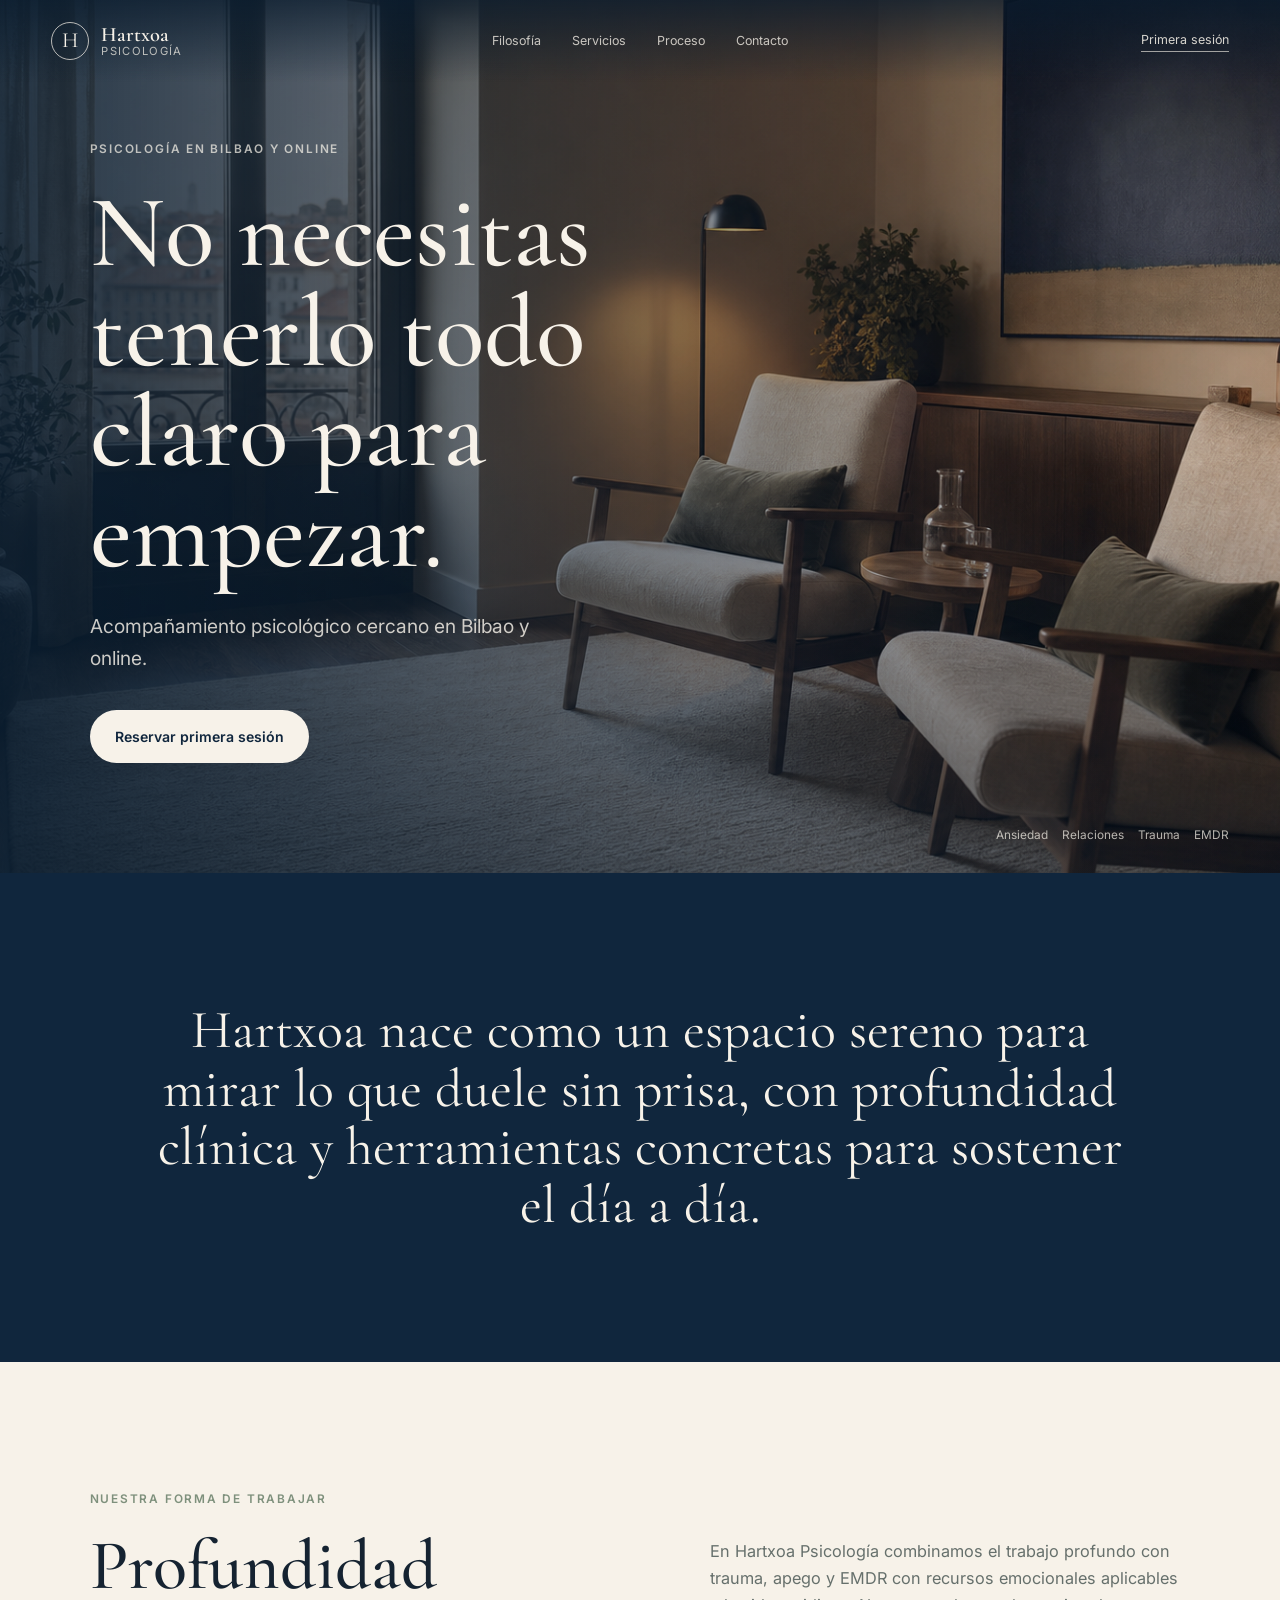
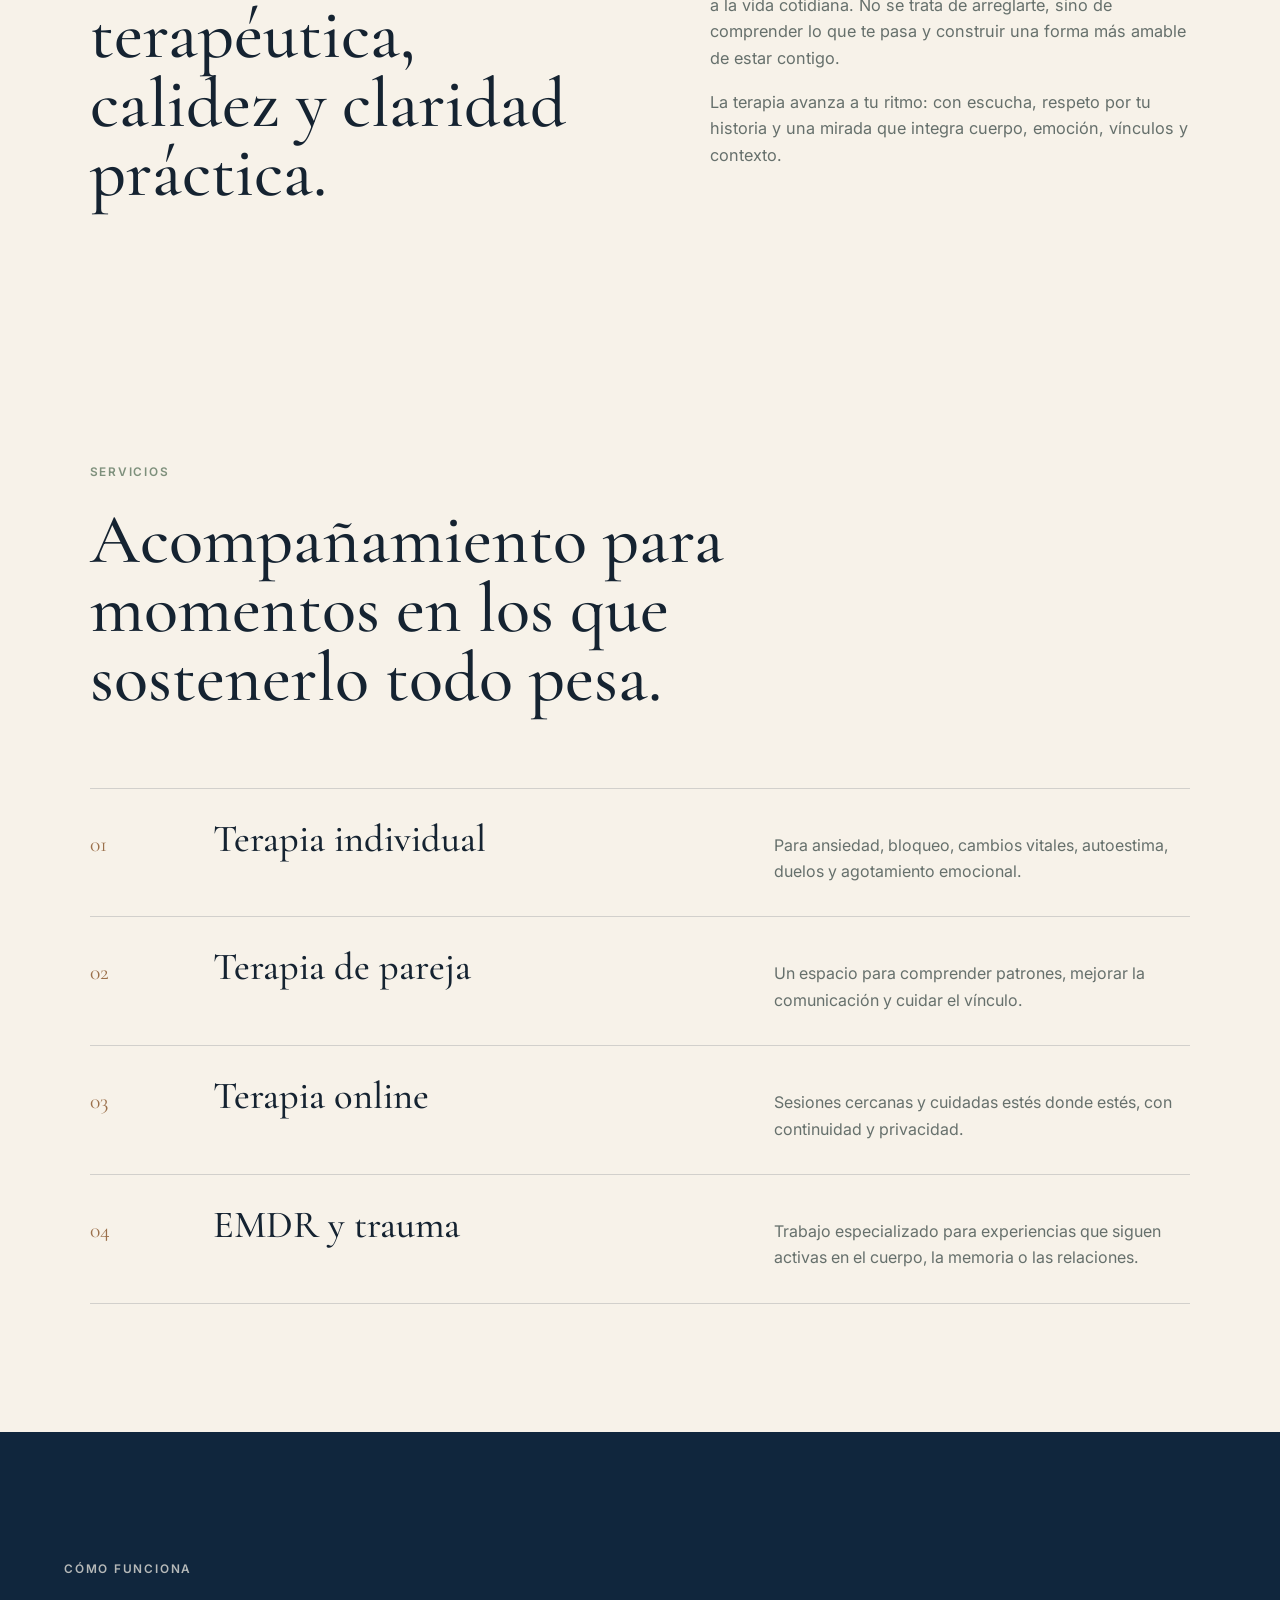
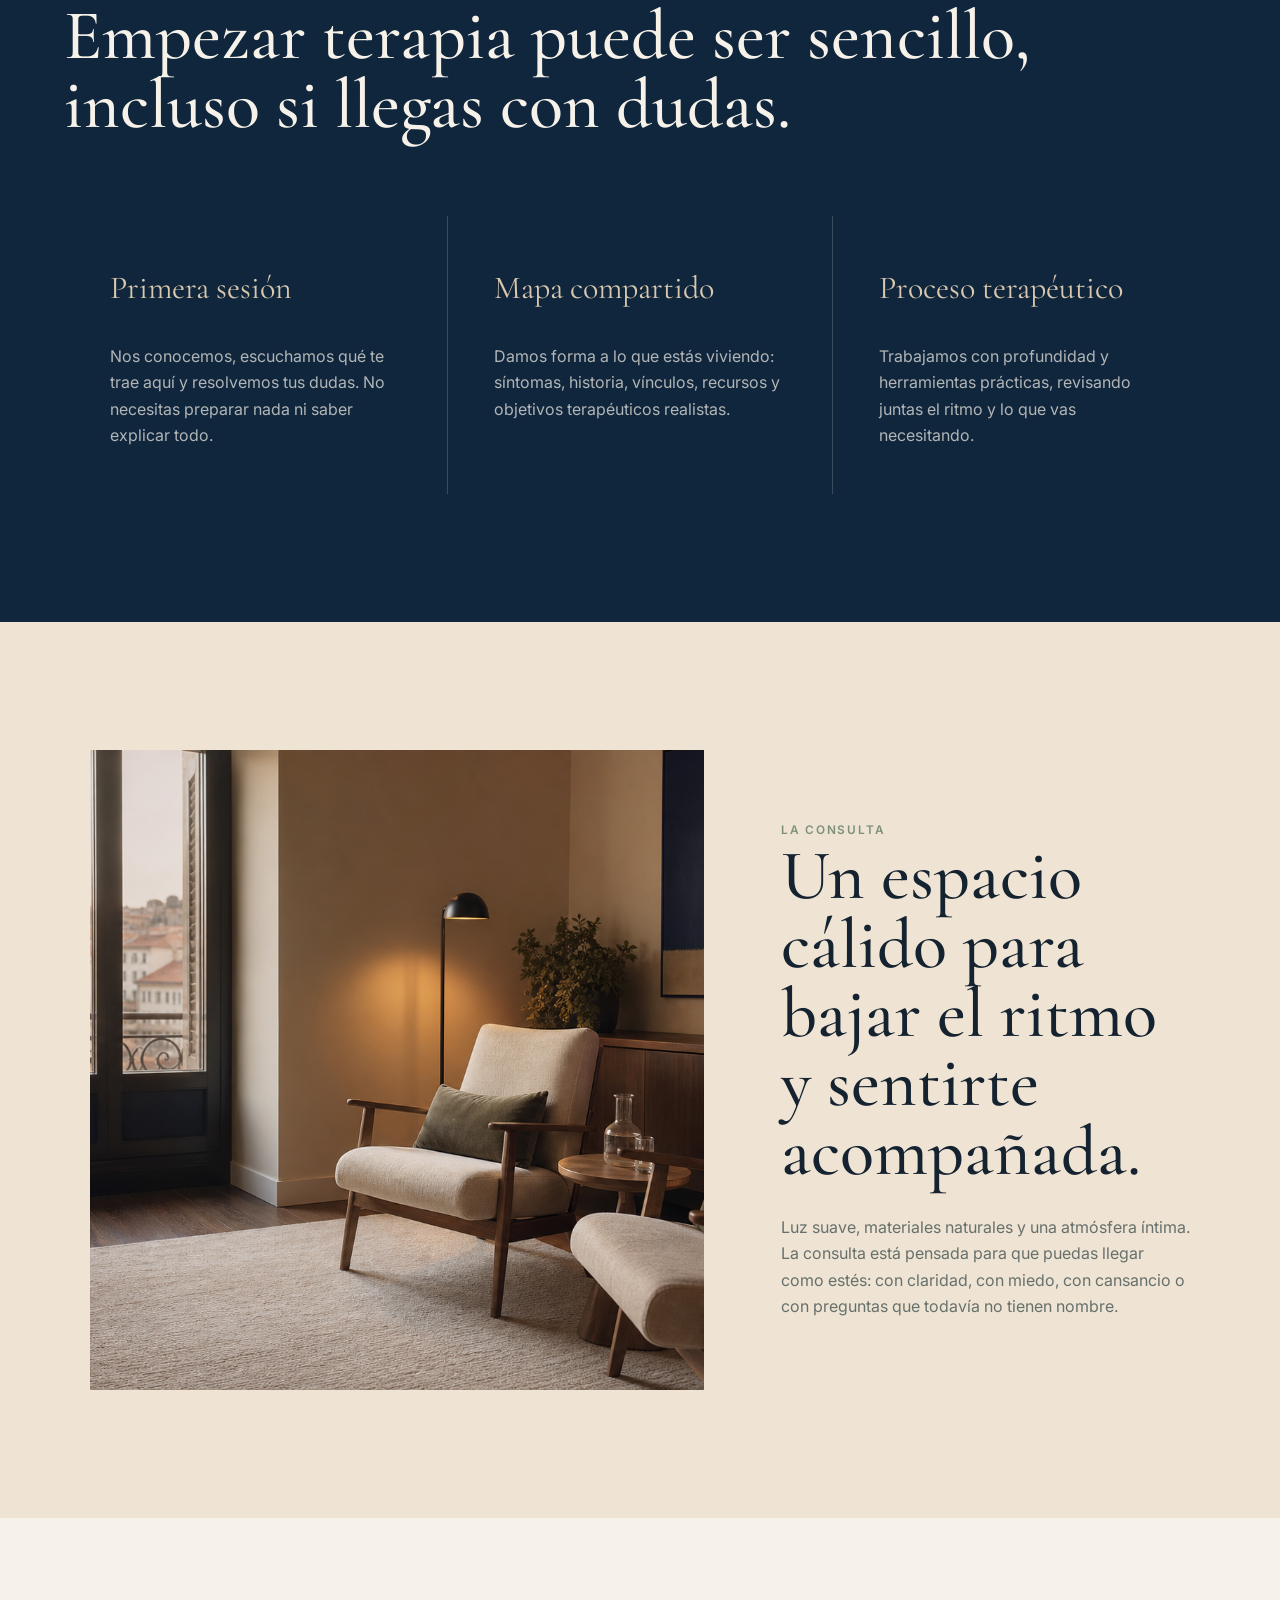
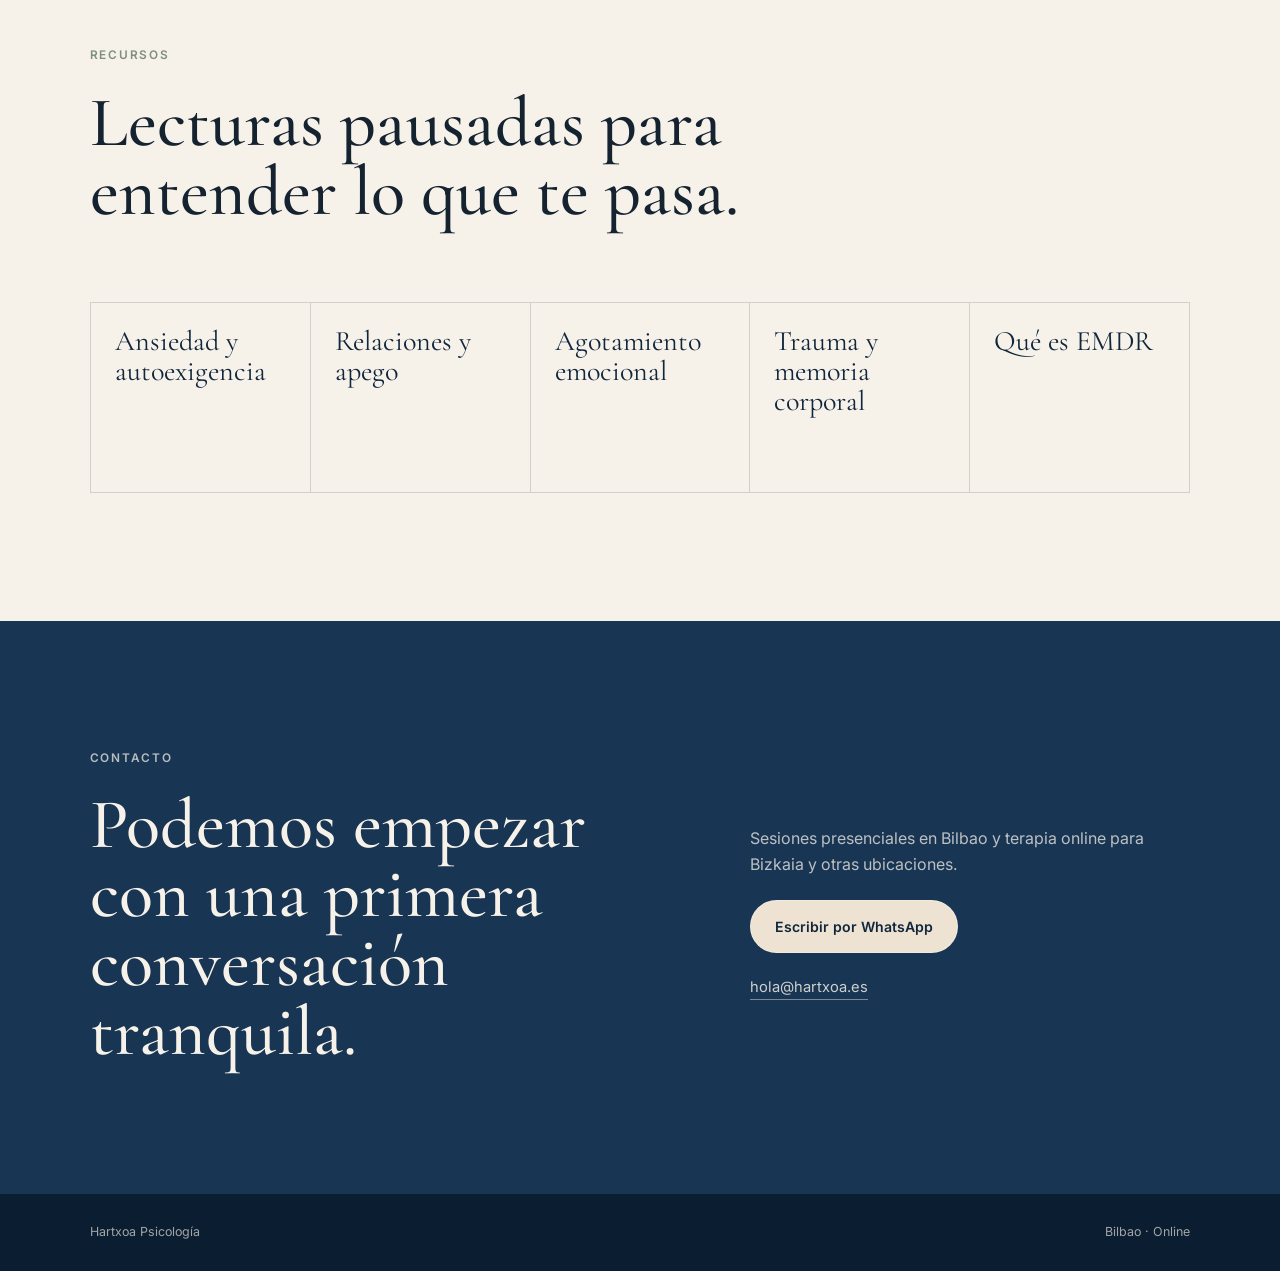
==== index.html @ 8b7cc1b0 "Initial GitHub Pages site" ====
<!DOCTYPE html>
<html lang="es">
  <head>
    <meta charset="UTF-8" />
    <meta name="viewport" content="width=device-width, initial-scale=1.0" />
    <meta
      name="description"
      content="Hartxoa Psicología: acompañamiento psicológico cercano en Bilbao y online para ansiedad, trauma, relaciones y agotamiento emocional."
    />
    <title>Hartxoa Psicología | Bilbao</title>
    <link rel="preconnect" href="https://fonts.googleapis.com" />
    <link rel="preconnect" href="https://fonts.gstatic.com" crossorigin />
    <link
      href="https://fonts.googleapis.com/css2?family=Cormorant+Garamond:wght@500;600&family=Inter:wght@400;500;600&display=swap"
      rel="stylesheet"
    />
    <link rel="stylesheet" href="styles.css" />
  </head>
  <body>
    <header class="site-header" aria-label="Navegación principal">
      <a class="brand" href="#inicio" aria-label="Hartxoa Psicología">
        <span class="brand-mark">H</span>
        <span>
          <strong>Hartxoa</strong>
          <small>Psicología</small>
        </span>
      </a>
      <nav>
        <a href="#filosofia">Filosofía</a>
        <a href="#servicios">Servicios</a>
        <a href="#proceso">Proceso</a>
        <a href="#contacto">Contacto</a>
      </nav>
      <a class="header-action" href="#contacto">Primera sesión</a>
    </header>

    <main>
      <section class="hero" id="inicio">
        <img
          class="hero-image"
          src="assets/hartxoa-consultation-room.png"
          alt="Consulta cálida de psicología con sillones, madera y luz natural"
        />
        <div class="hero-overlay"></div>
        <div class="hero-content">
          <p class="eyebrow">Psicología en Bilbao y online</p>
          <h1>No necesitas tenerlo todo claro para empezar.</h1>
          <p class="hero-copy">
            Acompañamiento psicológico cercano en Bilbao y online.
          </p>
          <a class="primary-button" href="#contacto">Reservar primera sesión</a>
        </div>
        <div class="hero-note">
          <span>Ansiedad</span>
          <span>Relaciones</span>
          <span>Trauma</span>
          <span>EMDR</span>
        </div>
      </section>

      <section class="intro" aria-label="Introducción">
        <p>
          Hartxoa nace como un espacio sereno para mirar lo que duele sin prisa,
          con profundidad clínica y herramientas concretas para sostener el día
          a día.
        </p>
      </section>

      <section class="split-section" id="filosofia">
        <div>
          <p class="eyebrow dark">Nuestra forma de trabajar</p>
          <h2>Profundidad terapéutica, calidez y claridad práctica.</h2>
        </div>
        <div class="section-copy">
          <p>
            En Hartxoa Psicología combinamos el trabajo profundo con trauma,
            apego y EMDR con recursos emocionales aplicables a la vida
            cotidiana. No se trata de arreglarte, sino de comprender lo que te
            pasa y construir una forma más amable de estar contigo.
          </p>
          <p>
            La terapia avanza a tu ritmo: con escucha, respeto por tu historia
            y una mirada que integra cuerpo, emoción, vínculos y contexto.
          </p>
        </div>
      </section>

      <section class="services" id="servicios">
        <div class="section-heading">
          <p class="eyebrow dark">Servicios</p>
          <h2>Acompañamiento para momentos en los que sostenerlo todo pesa.</h2>
        </div>
        <div class="service-list">
          <article>
            <span>01</span>
            <h3>Terapia individual</h3>
            <p>
              Para ansiedad, bloqueo, cambios vitales, autoestima, duelos y
              agotamiento emocional.
            </p>
          </article>
          <article>
            <span>02</span>
            <h3>Terapia de pareja</h3>
            <p>
              Un espacio para comprender patrones, mejorar la comunicación y
              cuidar el vínculo.
            </p>
          </article>
          <article>
            <span>03</span>
            <h3>Terapia online</h3>
            <p>
              Sesiones cercanas y cuidadas estés donde estés, con continuidad y
              privacidad.
            </p>
          </article>
          <article>
            <span>04</span>
            <h3>EMDR y trauma</h3>
            <p>
              Trabajo especializado para experiencias que siguen activas en el
              cuerpo, la memoria o las relaciones.
            </p>
          </article>
        </div>
      </section>

      <section class="process" id="proceso">
        <div class="process-inner">
          <p class="eyebrow">Cómo funciona</p>
          <h2>Empezar terapia puede ser sencillo, incluso si llegas con dudas.</h2>
          <div class="steps">
            <article>
              <span>Primera sesión</span>
              <p>
                Nos conocemos, escuchamos qué te trae aquí y resolvemos tus
                dudas. No necesitas preparar nada ni saber explicar todo.
              </p>
            </article>
            <article>
              <span>Mapa compartido</span>
              <p>
                Damos forma a lo que estás viviendo: síntomas, historia,
                vínculos, recursos y objetivos terapéuticos realistas.
              </p>
            </article>
            <article>
              <span>Proceso terapéutico</span>
              <p>
                Trabajamos con profundidad y herramientas prácticas, revisando
                juntas el ritmo y lo que vas necesitando.
              </p>
            </article>
          </div>
        </div>
      </section>

      <section class="space-section">
        <div class="space-image">
          <img
            src="assets/hartxoa-consultation-room.png"
            alt="Espacio de consulta de Hartxoa Psicología con luz cálida"
          />
        </div>
        <div class="space-copy">
          <p class="eyebrow dark">La consulta</p>
          <h2>Un espacio cálido para bajar el ritmo y sentirte acompañada.</h2>
          <p>
            Luz suave, materiales naturales y una atmósfera íntima. La consulta
            está pensada para que puedas llegar como estés: con claridad, con
            miedo, con cansancio o con preguntas que todavía no tienen nombre.
          </p>
        </div>
      </section>

      <section class="resources">
        <div class="section-heading">
          <p class="eyebrow dark">Recursos</p>
          <h2>Lecturas pausadas para entender lo que te pasa.</h2>
        </div>
        <div class="resource-list">
          <a href="#contacto">Ansiedad y autoexigencia</a>
          <a href="#contacto">Relaciones y apego</a>
          <a href="#contacto">Agotamiento emocional</a>
          <a href="#contacto">Trauma y memoria corporal</a>
          <a href="#contacto">Qué es EMDR</a>
        </div>
      </section>

      <section class="contact" id="contacto">
        <div>
          <p class="eyebrow">Contacto</p>
          <h2>Podemos empezar con una primera conversación tranquila.</h2>
        </div>
        <div class="contact-panel">
          <p>
            Sesiones presenciales en Bilbao y terapia online para Bizkaia y
            otras ubicaciones.
          </p>
          <a class="primary-button light" href="https://wa.me/34000000000">
            Escribir por WhatsApp
          </a>
          <a class="text-link" href="mailto:hola@hartxoa.es">hola@hartxoa.es</a>
        </div>
      </section>
    </main>

    <footer>
      <span>Hartxoa Psicología</span>
      <span>Bilbao · Online</span>
    </footer>
  </body>
</html>
---- styles.css ----
:root {
  --navy: #10263d;
  --navy-2: #183553;
  --ivory: #f7f2e9;
  --beige: #d9c8ae;
  --beige-soft: #eee3d2;
  --sage: #7e907c;
  --wood: #9b704b;
  --ink: #152331;
  --muted: #66706c;
  --line: rgba(21, 35, 49, 0.16);
  --serif: "Cormorant Garamond", Georgia, serif;
  --sans: "Inter", Arial, sans-serif;
}

* {
  box-sizing: border-box;
}

html {
  scroll-behavior: smooth;
}

body {
  margin: 0;
  background: var(--ivory);
  color: var(--ink);
  font-family: var(--sans);
  line-height: 1.65;
}

a {
  color: inherit;
  text-decoration: none;
}

img {
  display: block;
  max-width: 100%;
}

.site-header {
  position: fixed;
  top: 0;
  left: 0;
  z-index: 20;
  display: grid;
  grid-template-columns: 1fr auto 1fr;
  align-items: center;
  width: 100%;
  padding: 22px clamp(20px, 4vw, 58px);
  color: var(--ivory);
  background: linear-gradient(to bottom, rgba(9, 27, 45, 0.72), transparent);
}

.brand {
  display: inline-flex;
  align-items: center;
  gap: 12px;
  width: fit-content;
}

.brand-mark {
  display: grid;
  place-items: center;
  width: 38px;
  height: 38px;
  border: 1px solid rgba(247, 242, 233, 0.72);
  border-radius: 50%;
  font-family: var(--serif);
  font-size: 1.35rem;
}

.brand strong,
.brand small {
  display: block;
  line-height: 1.05;
}

.brand strong {
  font-family: var(--serif);
  font-size: 1.28rem;
  font-weight: 600;
}

.brand small {
  color: rgba(247, 242, 233, 0.72);
  font-size: 0.7rem;
  letter-spacing: 0.12em;
  text-transform: uppercase;
}

nav {
  display: flex;
  align-items: center;
  gap: clamp(18px, 2.4vw, 34px);
  color: rgba(247, 242, 233, 0.78);
  font-size: 0.78rem;
}

nav a,
.header-action {
  transition: color 180ms ease, border-color 180ms ease, background 180ms ease;
}

nav a:hover {
  color: var(--ivory);
}

.header-action {
  justify-self: end;
  border-bottom: 1px solid rgba(247, 242, 233, 0.62);
  color: rgba(247, 242, 233, 0.86);
  font-size: 0.78rem;
}

.header-action:hover {
  color: var(--ivory);
  border-color: var(--ivory);
}

.hero {
  position: relative;
  min-height: 96vh;
  overflow: hidden;
  background: var(--navy);
  color: var(--ivory);
}

.hero-image,
.hero-overlay {
  position: absolute;
  inset: 0;
}

.hero-image {
  width: 100%;
  height: 100%;
  object-fit: cover;
}

.hero-overlay {
  background:
    linear-gradient(90deg, rgba(8, 28, 47, 0.88), rgba(8, 28, 47, 0.48) 46%, rgba(8, 28, 47, 0.04)),
    linear-gradient(0deg, rgba(8, 28, 47, 0.36), transparent 48%);
}

.hero-content {
  position: relative;
  z-index: 2;
  display: flex;
  flex-direction: column;
  justify-content: center;
  max-width: 760px;
  min-height: 96vh;
  padding: 140px clamp(24px, 7vw, 108px) 110px;
}

.eyebrow {
  margin: 0 0 22px;
  color: rgba(247, 242, 233, 0.72);
  font-size: 0.74rem;
  font-weight: 600;
  letter-spacing: 0.15em;
  text-transform: uppercase;
}

.eyebrow.dark {
  color: var(--sage);
}

h1,
h2,
h3 {
  margin: 0;
  font-family: var(--serif);
  font-weight: 500;
  line-height: 0.98;
}

h1 {
  max-width: 700px;
  font-size: clamp(4rem, 8vw, 8.9rem);
}

h2 {
  font-size: clamp(2.8rem, 5.5vw, 5.9rem);
}

h3 {
  font-size: clamp(1.85rem, 3vw, 2.7rem);
}

.hero-copy {
  max-width: 490px;
  margin: 28px 0 36px;
  color: rgba(247, 242, 233, 0.82);
  font-size: clamp(1.08rem, 1.5vw, 1.35rem);
}

.primary-button {
  display: inline-flex;
  align-items: center;
  justify-content: center;
  width: fit-content;
  min-height: 50px;
  padding: 14px 24px;
  border: 1px solid rgba(247, 242, 233, 0.38);
  border-radius: 999px;
  background: var(--ivory);
  color: var(--navy);
  font-size: 0.88rem;
  font-weight: 600;
  transition: transform 180ms ease, background 180ms ease;
}

.primary-button:hover {
  transform: translateY(-2px);
  background: #fffaf1;
}

.primary-button.light {
  border-color: rgba(247, 242, 233, 0.45);
  background: var(--beige-soft);
}

.hero-note {
  position: absolute;
  right: clamp(22px, 4vw, 58px);
  bottom: 28px;
  z-index: 3;
  display: flex;
  gap: 14px;
  color: rgba(247, 242, 233, 0.72);
  font-size: 0.74rem;
}

.intro {
  padding: clamp(70px, 10vw, 130px) clamp(24px, 9vw, 140px);
  background: var(--navy);
  color: var(--ivory);
}

.intro p {
  max-width: 980px;
  margin: 0 auto;
  font-family: var(--serif);
  font-size: clamp(2.15rem, 4.2vw, 4.65rem);
  line-height: 1.08;
  text-align: center;
}

.split-section,
.services,
.resources,
.space-section,
.contact {
  padding: clamp(76px, 10vw, 150px) clamp(24px, 7vw, 108px);
}

.split-section {
  display: grid;
  grid-template-columns: minmax(0, 1.05fr) minmax(320px, 0.95fr);
  gap: clamp(42px, 7vw, 108px);
  align-items: start;
}

.section-copy {
  max-width: 600px;
  color: var(--muted);
  font-size: 1.02rem;
}

.section-copy p:first-child {
  margin-top: 48px;
}

.section-heading {
  max-width: 850px;
  margin-bottom: clamp(40px, 6vw, 76px);
}

.service-list {
  border-top: 1px solid var(--line);
}

.service-list article {
  display: grid;
  grid-template-columns: 72px minmax(190px, 0.55fr) minmax(240px, 0.45fr);
  gap: clamp(20px, 4vw, 54px);
  align-items: baseline;
  padding: 32px 0;
  border-bottom: 1px solid var(--line);
}

.service-list span {
  color: var(--wood);
  font-family: var(--serif);
  font-size: 1.35rem;
}

.service-list p,
.steps p,
.space-copy p,
.contact-panel p {
  margin: 0;
  color: var(--muted);
}

.process {
  padding: clamp(78px, 10vw, 142px) clamp(20px, 5vw, 70px);
  background: var(--navy);
  color: var(--ivory);
}

.process-inner {
  max-width: 1180px;
  margin: 0 auto;
}

.process h2 {
  max-width: 980px;
}

.steps {
  display: grid;
  grid-template-columns: repeat(3, 1fr);
  gap: 1px;
  margin-top: clamp(46px, 6vw, 80px);
  background: rgba(247, 242, 233, 0.18);
}

.steps article {
  min-height: 260px;
  padding: clamp(28px, 4vw, 46px);
  background: var(--navy);
}

.steps span {
  display: block;
  margin-bottom: 28px;
  color: var(--beige);
  font-family: var(--serif);
  font-size: 2rem;
}

.steps p {
  color: rgba(247, 242, 233, 0.7);
}

.space-section {
  display: grid;
  grid-template-columns: minmax(0, 1.2fr) minmax(320px, 0.8fr);
  gap: clamp(38px, 6vw, 86px);
  align-items: center;
  background: #efe4d3;
}

.space-image {
  min-height: 640px;
  overflow: hidden;
}

.space-image img {
  width: 100%;
  height: 100%;
  min-height: 640px;
  object-fit: cover;
}

.space-copy {
  max-width: 560px;
}

.space-copy p:last-child {
  margin-top: 28px;
}

.resource-list {
  display: grid;
  grid-template-columns: repeat(5, 1fr);
  border-top: 1px solid var(--line);
  border-left: 1px solid var(--line);
}

.resource-list a {
  min-height: 190px;
  padding: 24px;
  border-right: 1px solid var(--line);
  border-bottom: 1px solid var(--line);
  color: var(--navy);
  font-family: var(--serif);
  font-size: clamp(1.45rem, 2.2vw, 2.15rem);
  line-height: 1.06;
  transition: background 180ms ease, color 180ms ease;
}

.resource-list a:hover {
  background: var(--sage);
  color: var(--ivory);
}

.contact {
  display: grid;
  grid-template-columns: minmax(0, 1fr) minmax(320px, 440px);
  gap: clamp(40px, 7vw, 110px);
  align-items: center;
  background: var(--navy-2);
  color: var(--ivory);
}

.contact h2 {
  max-width: 760px;
}

.contact-panel {
  display: flex;
  flex-direction: column;
  align-items: flex-start;
  gap: 22px;
  padding-top: 10px;
}

.contact-panel p {
  color: rgba(247, 242, 233, 0.74);
}

.text-link {
  border-bottom: 1px solid rgba(247, 242, 233, 0.44);
  color: rgba(247, 242, 233, 0.82);
  font-size: 0.92rem;
}

footer {
  display: flex;
  justify-content: space-between;
  gap: 20px;
  padding: 28px clamp(24px, 7vw, 108px);
  background: #0b1d30;
  color: rgba(247, 242, 233, 0.64);
  font-size: 0.78rem;
}

@media (max-width: 900px) {
  .site-header {
    grid-template-columns: 1fr auto;
  }

  nav {
    display: none;
  }

  .header-action {
    font-size: 0.76rem;
  }

  .hero {
    min-height: 92vh;
  }

  .hero-content {
    min-height: 92vh;
    padding-top: 112px;
  }

  .hero-overlay {
    background:
      linear-gradient(90deg, rgba(8, 28, 47, 0.9), rgba(8, 28, 47, 0.36)),
      linear-gradient(0deg, rgba(8, 28, 47, 0.42), transparent 48%);
  }

  .hero-note {
    left: 24px;
    right: 24px;
    flex-wrap: wrap;
  }

  .split-section,
  .space-section,
  .contact {
    grid-template-columns: 1fr;
  }

  .section-copy p:first-child {
    margin-top: 0;
  }

  .service-list article {
    grid-template-columns: 50px 1fr;
  }

  .service-list p {
    grid-column: 2;
  }

  .steps,
  .resource-list {
    grid-template-columns: 1fr;
  }

  .space-image,
  .space-image img {
    min-height: 460px;
  }
}

@media (max-width: 560px) {
  .site-header {
    padding: 16px 18px;
  }

  .brand-mark {
    width: 34px;
    height: 34px;
  }

  .brand strong {
    font-size: 1.08rem;
  }

  .brand small {
    font-size: 0.62rem;
  }

  .header-action {
    display: none;
  }

  h1 {
    font-size: 3.75rem;
  }

  h2 {
    font-size: 2.72rem;
  }

  .intro p {
    text-align: left;
  }

  .service-list article {
    grid-template-columns: 1fr;
    gap: 10px;
  }

  .service-list p {
    grid-column: auto;
  }

  .resource-list a {
    min-height: 126px;
  }

  footer {
    flex-direction: column;
  }
}
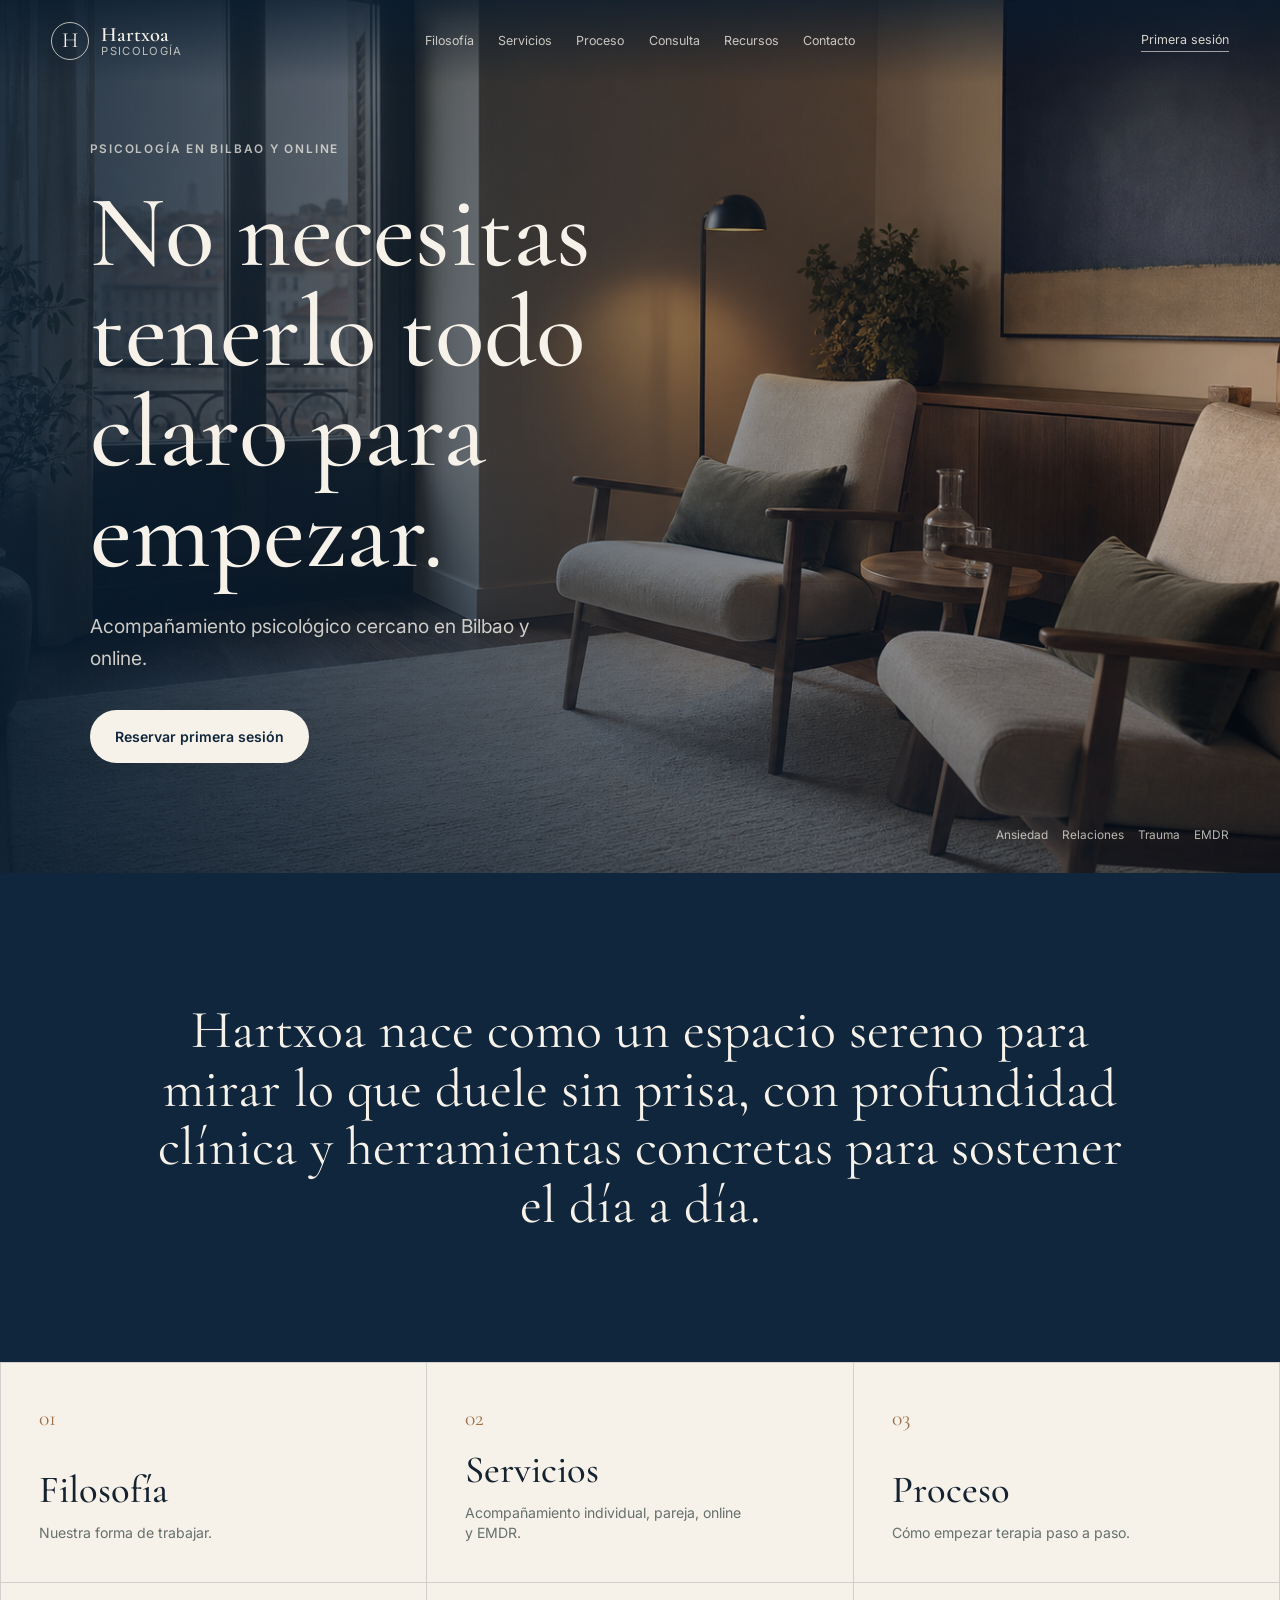
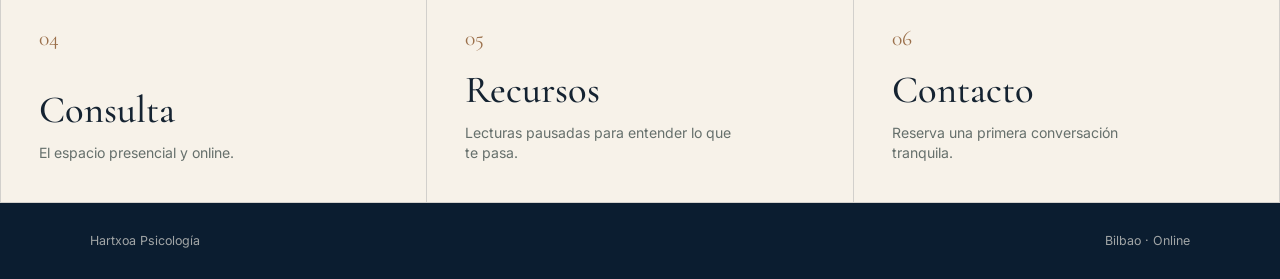
==== commit c91d7c10: "Split site sections into pages" ====
--- a/index.html
+++ b/index.html
@@ -18,7 +18,7 @@
   </head>
   <body>
     <header class="site-header" aria-label="Navegación principal">
-      <a class="brand" href="#inicio" aria-label="Hartxoa Psicología">
+      <a class="brand" href="index.html" aria-label="Hartxoa Psicología">
         <span class="brand-mark">H</span>
         <span>
           <strong>Hartxoa</strong>
@@ -26,12 +26,14 @@
         </span>
       </a>
       <nav>
-        <a href="#filosofia">Filosofía</a>
-        <a href="#servicios">Servicios</a>
-        <a href="#proceso">Proceso</a>
-        <a href="#contacto">Contacto</a>
+        <a href="filosofia.html">Filosofía</a>
+        <a href="servicios.html">Servicios</a>
+        <a href="proceso.html">Proceso</a>
+        <a href="consulta.html">Consulta</a>
+        <a href="recursos.html">Recursos</a>
+        <a href="contacto.html">Contacto</a>
       </nav>
-      <a class="header-action" href="#contacto">Primera sesión</a>
+      <a class="header-action" href="contacto.html">Primera sesión</a>
     </header>
 
     <main>
@@ -48,7 +50,7 @@
           <p class="hero-copy">
             Acompañamiento psicológico cercano en Bilbao y online.
           </p>
-          <a class="primary-button" href="#contacto">Reservar primera sesión</a>
+          <a class="primary-button" href="contacto.html">Reservar primera sesión</a>
         </div>
         <div class="hero-note">
           <span>Ansiedad</span>
@@ -66,143 +68,37 @@
         </p>
       </section>
 
-      <section class="split-section" id="filosofia">
-        <div>
-          <p class="eyebrow dark">Nuestra forma de trabajar</p>
-          <h2>Profundidad terapéutica, calidez y claridad práctica.</h2>
-        </div>
-        <div class="section-copy">
-          <p>
-            En Hartxoa Psicología combinamos el trabajo profundo con trauma,
-            apego y EMDR con recursos emocionales aplicables a la vida
-            cotidiana. No se trata de arreglarte, sino de comprender lo que te
-            pasa y construir una forma más amable de estar contigo.
-          </p>
-          <p>
-            La terapia avanza a tu ritmo: con escucha, respeto por tu historia
-            y una mirada que integra cuerpo, emoción, vínculos y contexto.
-          </p>
-        </div>
-      </section>
-
-      <section class="services" id="servicios">
-        <div class="section-heading">
-          <p class="eyebrow dark">Servicios</p>
-          <h2>Acompañamiento para momentos en los que sostenerlo todo pesa.</h2>
-        </div>
-        <div class="service-list">
-          <article>
-            <span>01</span>
-            <h3>Terapia individual</h3>
-            <p>
-              Para ansiedad, bloqueo, cambios vitales, autoestima, duelos y
-              agotamiento emocional.
-            </p>
-          </article>
-          <article>
-            <span>02</span>
-            <h3>Terapia de pareja</h3>
-            <p>
-              Un espacio para comprender patrones, mejorar la comunicación y
-              cuidar el vínculo.
-            </p>
-          </article>
-          <article>
-            <span>03</span>
-            <h3>Terapia online</h3>
-            <p>
-              Sesiones cercanas y cuidadas estés donde estés, con continuidad y
-              privacidad.
-            </p>
-          </article>
-          <article>
-            <span>04</span>
-            <h3>EMDR y trauma</h3>
-            <p>
-              Trabajo especializado para experiencias que siguen activas en el
-              cuerpo, la memoria o las relaciones.
-            </p>
-          </article>
-        </div>
-      </section>
-
-      <section class="process" id="proceso">
-        <div class="process-inner">
-          <p class="eyebrow">Cómo funciona</p>
-          <h2>Empezar terapia puede ser sencillo, incluso si llegas con dudas.</h2>
-          <div class="steps">
-            <article>
-              <span>Primera sesión</span>
-              <p>
-                Nos conocemos, escuchamos qué te trae aquí y resolvemos tus
-                dudas. No necesitas preparar nada ni saber explicar todo.
-              </p>
-            </article>
-            <article>
-              <span>Mapa compartido</span>
-              <p>
-                Damos forma a lo que estás viviendo: síntomas, historia,
-                vínculos, recursos y objetivos terapéuticos realistas.
-              </p>
-            </article>
-            <article>
-              <span>Proceso terapéutico</span>
-              <p>
-                Trabajamos con profundidad y herramientas prácticas, revisando
-                juntas el ritmo y lo que vas necesitando.
-              </p>
-            </article>
-          </div>
-        </div>
-      </section>
-
-      <section class="space-section">
-        <div class="space-image">
-          <img
-            src="assets/hartxoa-consultation-room.png"
-            alt="Espacio de consulta de Hartxoa Psicología con luz cálida"
-          />
-        </div>
-        <div class="space-copy">
-          <p class="eyebrow dark">La consulta</p>
-          <h2>Un espacio cálido para bajar el ritmo y sentirte acompañada.</h2>
-          <p>
-            Luz suave, materiales naturales y una atmósfera íntima. La consulta
-            está pensada para que puedas llegar como estés: con claridad, con
-            miedo, con cansancio o con preguntas que todavía no tienen nombre.
-          </p>
-        </div>
-      </section>
-
-      <section class="resources">
-        <div class="section-heading">
-          <p class="eyebrow dark">Recursos</p>
-          <h2>Lecturas pausadas para entender lo que te pasa.</h2>
-        </div>
-        <div class="resource-list">
-          <a href="#contacto">Ansiedad y autoexigencia</a>
-          <a href="#contacto">Relaciones y apego</a>
-          <a href="#contacto">Agotamiento emocional</a>
-          <a href="#contacto">Trauma y memoria corporal</a>
-          <a href="#contacto">Qué es EMDR</a>
-        </div>
-      </section>
-
-      <section class="contact" id="contacto">
-        <div>
-          <p class="eyebrow">Contacto</p>
-          <h2>Podemos empezar con una primera conversación tranquila.</h2>
-        </div>
-        <div class="contact-panel">
-          <p>
-            Sesiones presenciales en Bilbao y terapia online para Bizkaia y
-            otras ubicaciones.
-          </p>
-          <a class="primary-button light" href="https://wa.me/34000000000">
-            Escribir por WhatsApp
-          </a>
-          <a class="text-link" href="mailto:hola@hartxoa.es">hola@hartxoa.es</a>
-        </div>
+      <section class="page-links" aria-label="Secciones principales">
+        <a href="filosofia.html">
+          <span>01</span>
+          <strong>Filosofía</strong>
+          <small>Nuestra forma de trabajar.</small>
+        </a>
+        <a href="servicios.html">
+          <span>02</span>
+          <strong>Servicios</strong>
+          <small>Acompañamiento individual, pareja, online y EMDR.</small>
+        </a>
+        <a href="proceso.html">
+          <span>03</span>
+          <strong>Proceso</strong>
+          <small>Cómo empezar terapia paso a paso.</small>
+        </a>
+        <a href="consulta.html">
+          <span>04</span>
+          <strong>Consulta</strong>
+          <small>El espacio presencial y online.</small>
+        </a>
+        <a href="recursos.html">
+          <span>05</span>
+          <strong>Recursos</strong>
+          <small>Lecturas pausadas para entender lo que te pasa.</small>
+        </a>
+        <a href="contacto.html">
+          <span>06</span>
+          <strong>Contacto</strong>
+          <small>Reserva una primera conversación tranquila.</small>
+        </a>
       </section>
     </main>
 
--- a/styles.css
+++ b/styles.css
@@ -93,7 +93,7 @@
 nav {
   display: flex;
   align-items: center;
-  gap: clamp(18px, 2.4vw, 34px);
+  gap: clamp(14px, 1.9vw, 28px);
   color: rgba(247, 242, 233, 0.78);
   font-size: 0.78rem;
 }
@@ -104,6 +104,10 @@
 }
 
 nav a:hover {
+  color: var(--ivory);
+}
+
+nav a[aria-current="page"] {
   color: var(--ivory);
 }
 
@@ -117,6 +121,10 @@
 .header-action:hover {
   color: var(--ivory);
   border-color: var(--ivory);
+}
+
+.inner-header {
+  background: rgba(11, 29, 48, 0.94);
 }
 
 .hero {
@@ -250,6 +258,70 @@
   text-align: center;
 }
 
+.page-main {
+  padding-top: 82px;
+}
+
+.page-section h1,
+.process-page h1,
+.contact-page h1 {
+  max-width: 980px;
+  font-size: clamp(2.8rem, 5.5vw, 5.9rem);
+}
+
+.page-links {
+  display: grid;
+  grid-template-columns: repeat(3, 1fr);
+  border-top: 1px solid var(--line);
+  border-left: 1px solid var(--line);
+  background: var(--ivory);
+}
+
+.page-links a {
+  display: flex;
+  min-height: 220px;
+  flex-direction: column;
+  justify-content: space-between;
+  padding: clamp(24px, 3vw, 38px);
+  border-right: 1px solid var(--line);
+  border-bottom: 1px solid var(--line);
+  transition: background 180ms ease, color 180ms ease;
+}
+
+.page-links a:hover {
+  background: var(--sage);
+  color: var(--ivory);
+}
+
+.page-links span {
+  color: var(--wood);
+  font-family: var(--serif);
+  font-size: 1.35rem;
+}
+
+.page-links a:hover span,
+.page-links a:hover small {
+  color: rgba(247, 242, 233, 0.78);
+}
+
+.page-links strong {
+  display: block;
+  margin-top: auto;
+  font-family: var(--serif);
+  font-size: clamp(2rem, 3vw, 3.1rem);
+  font-weight: 500;
+  line-height: 1;
+}
+
+.page-links small {
+  display: block;
+  max-width: 280px;
+  margin-top: 14px;
+  color: var(--muted);
+  font-size: 0.88rem;
+  line-height: 1.45;
+}
+
 .split-section,
 .services,
 .resources,
@@ -299,6 +371,10 @@
   font-size: 1.35rem;
 }
 
+.service-list h2 {
+  font-size: clamp(1.85rem, 3vw, 2.7rem);
+}
+
 .service-list p,
 .steps p,
 .space-copy p,
@@ -311,6 +387,12 @@
   padding: clamp(78px, 10vw, 142px) clamp(20px, 5vw, 70px);
   background: var(--navy);
   color: var(--ivory);
+}
+
+.process-page,
+.contact-page {
+  min-height: calc(100vh - 74px);
+  padding-top: clamp(130px, 14vw, 190px);
 }
 
 .process-inner {
@@ -494,7 +576,8 @@
   }
 
   .steps,
-  .resource-list {
+  .resource-list,
+  .page-links {
     grid-template-columns: 1fr;
   }
 
@@ -551,6 +634,14 @@
     min-height: 126px;
   }
 
+  .page-main {
+    padding-top: 66px;
+  }
+
+  .page-links a {
+    min-height: 158px;
+  }
+
   footer {
     flex-direction: column;
   }
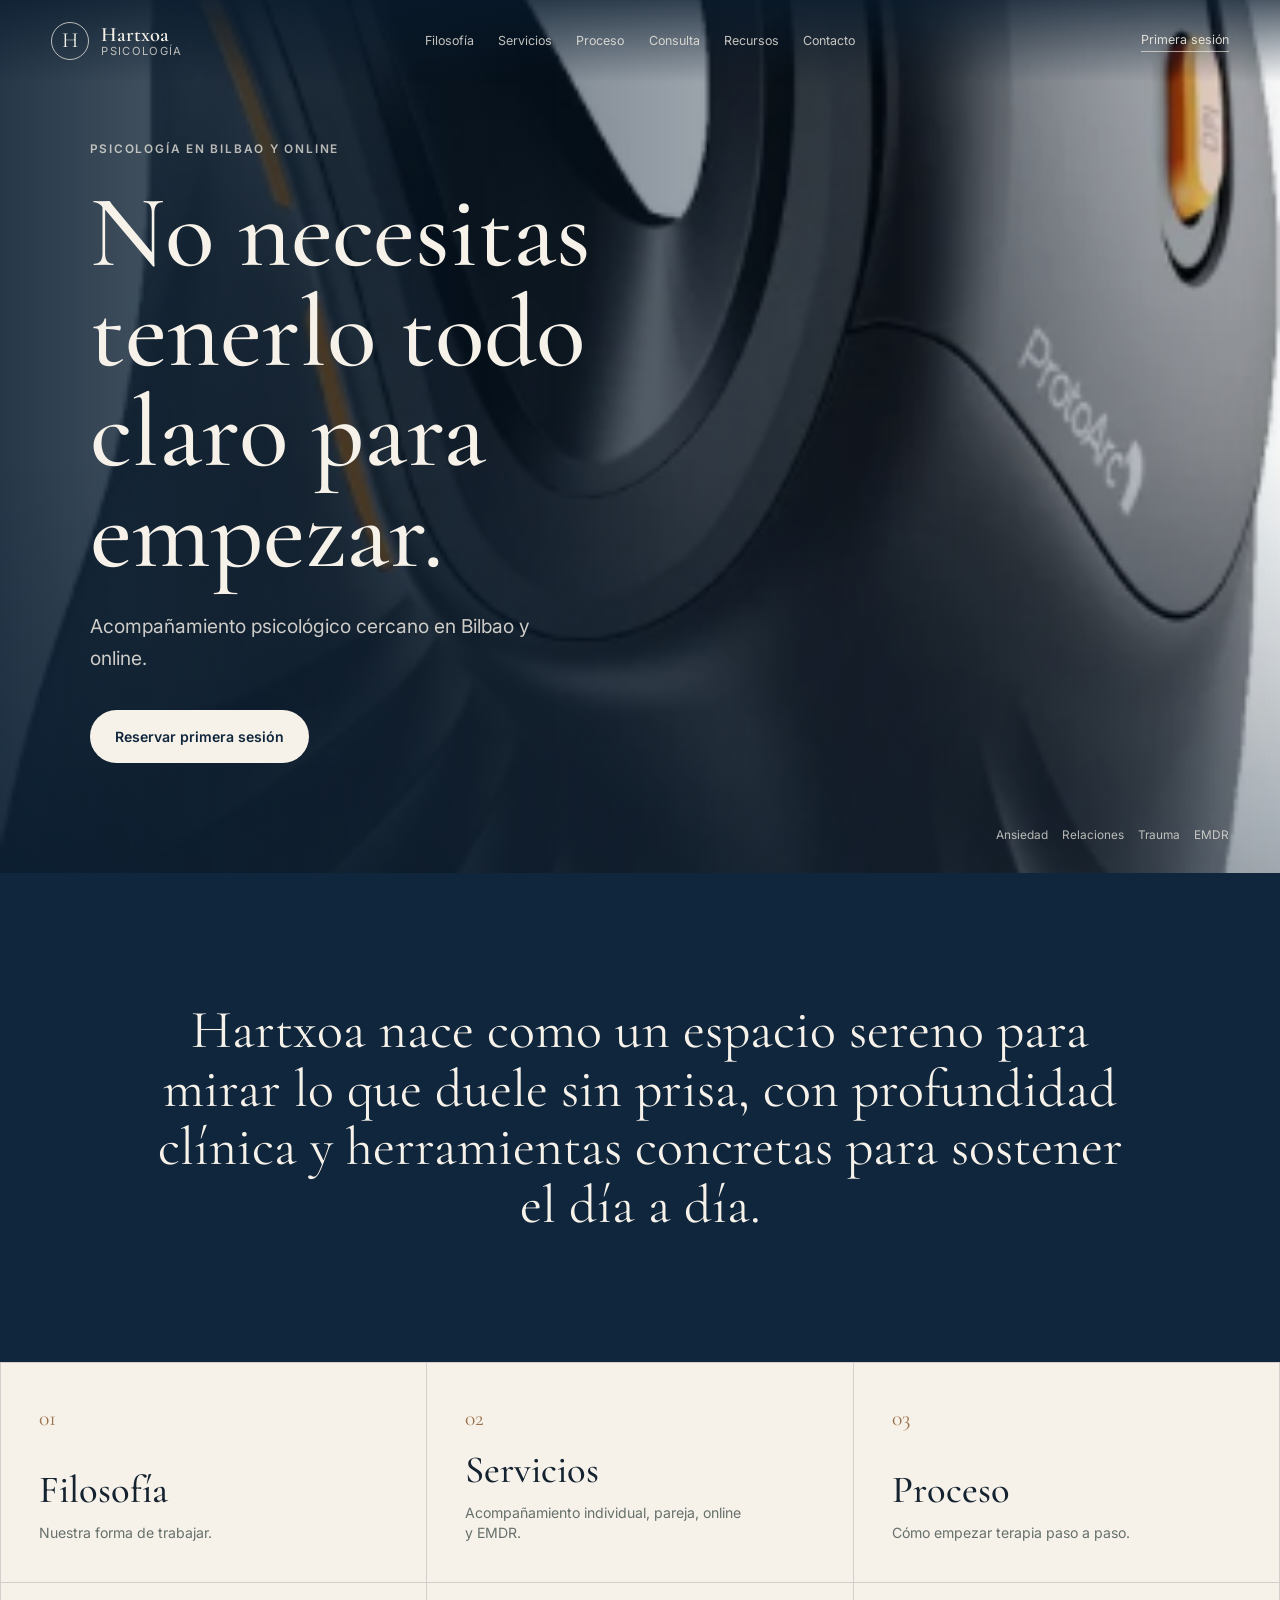
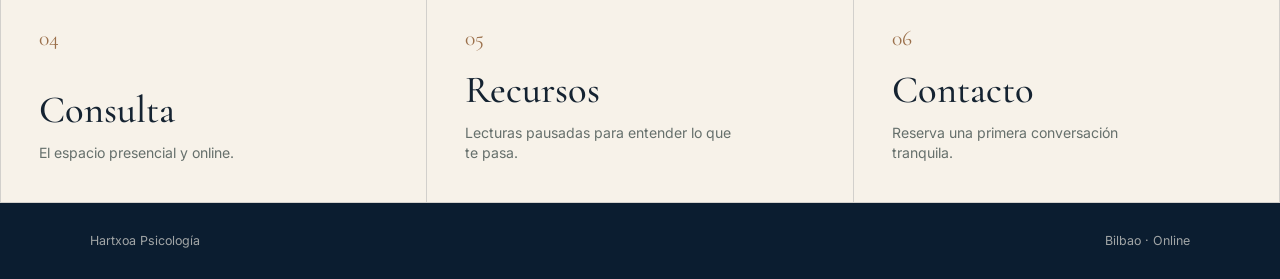
==== commit 0a5973e7: "Use new home hero image" ====
--- a/index.html
+++ b/index.html
@@ -40,7 +40,7 @@
       <section class="hero" id="inicio">
         <img
           class="hero-image"
-          src="assets/hartxoa-consultation-room.png"
+          src="assets/image.png"
           alt="Consulta cálida de psicología con sillones, madera y luz natural"
         />
         <div class="hero-overlay"></div>
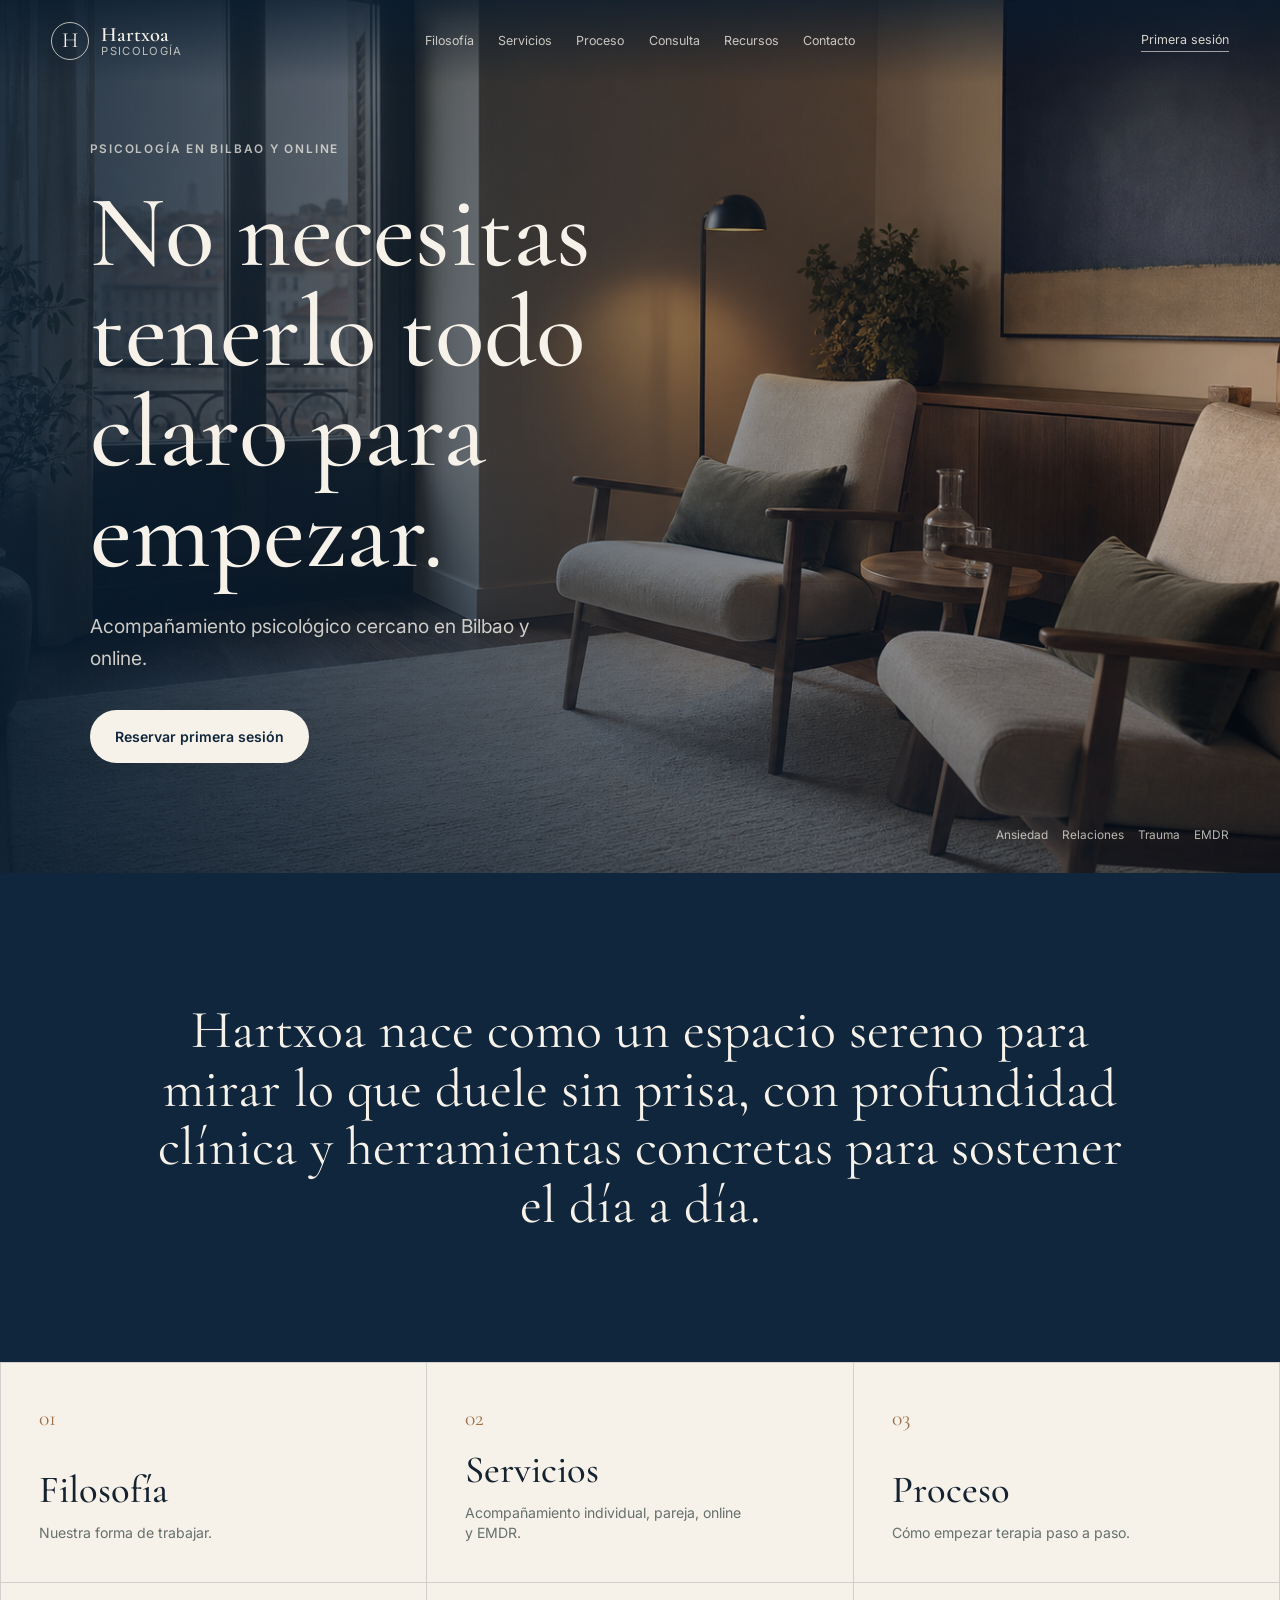
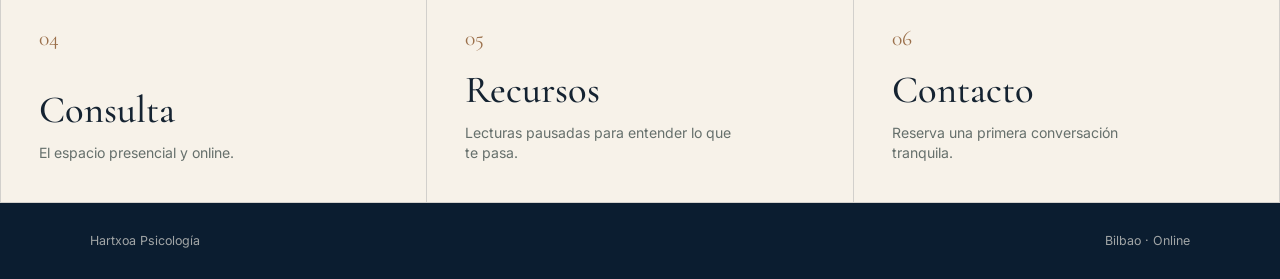
==== commit 744d121c: "Restore original home hero image" ====
--- a/index.html
+++ b/index.html
@@ -40,7 +40,7 @@
       <section class="hero" id="inicio">
         <img
           class="hero-image"
-          src="assets/image.png"
+          src="assets/hartxoa-consultation-room.png"
           alt="Consulta cálida de psicología con sillones, madera y luz natural"
         />
         <div class="hero-overlay"></div>
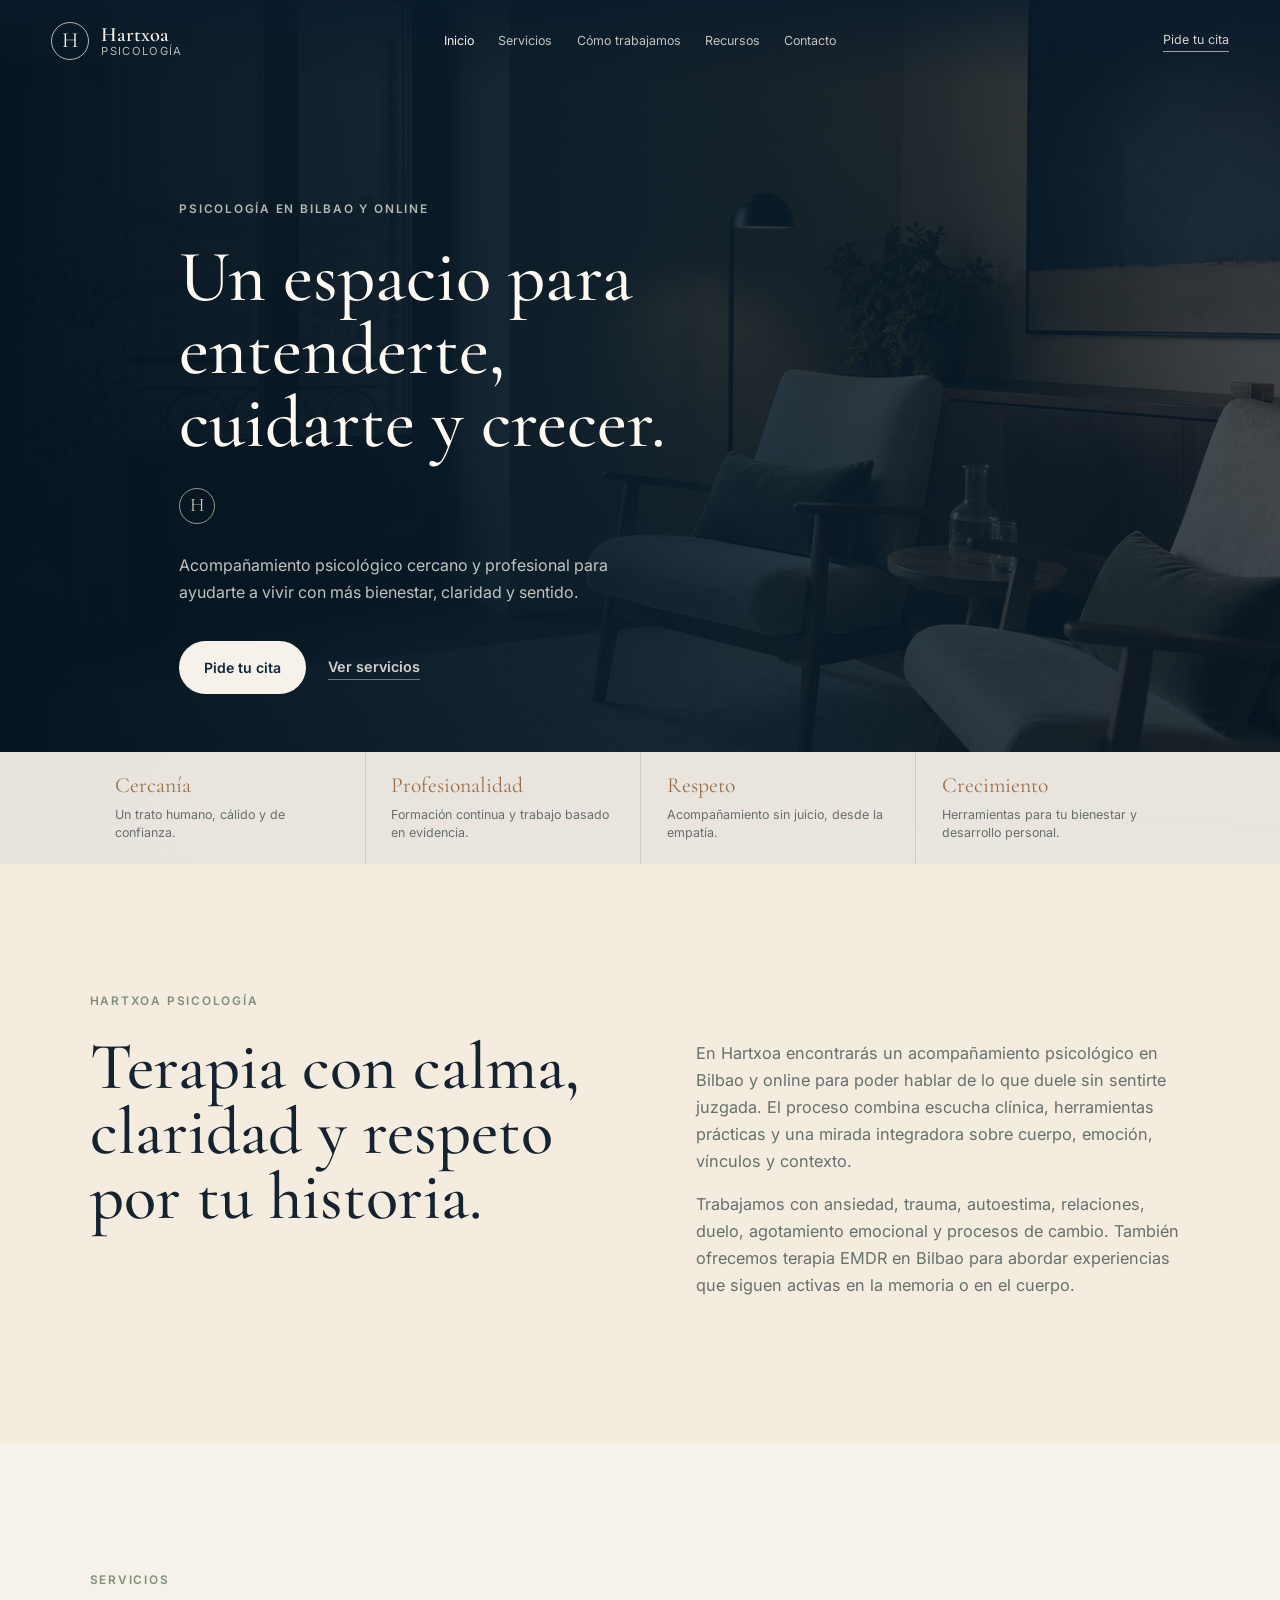
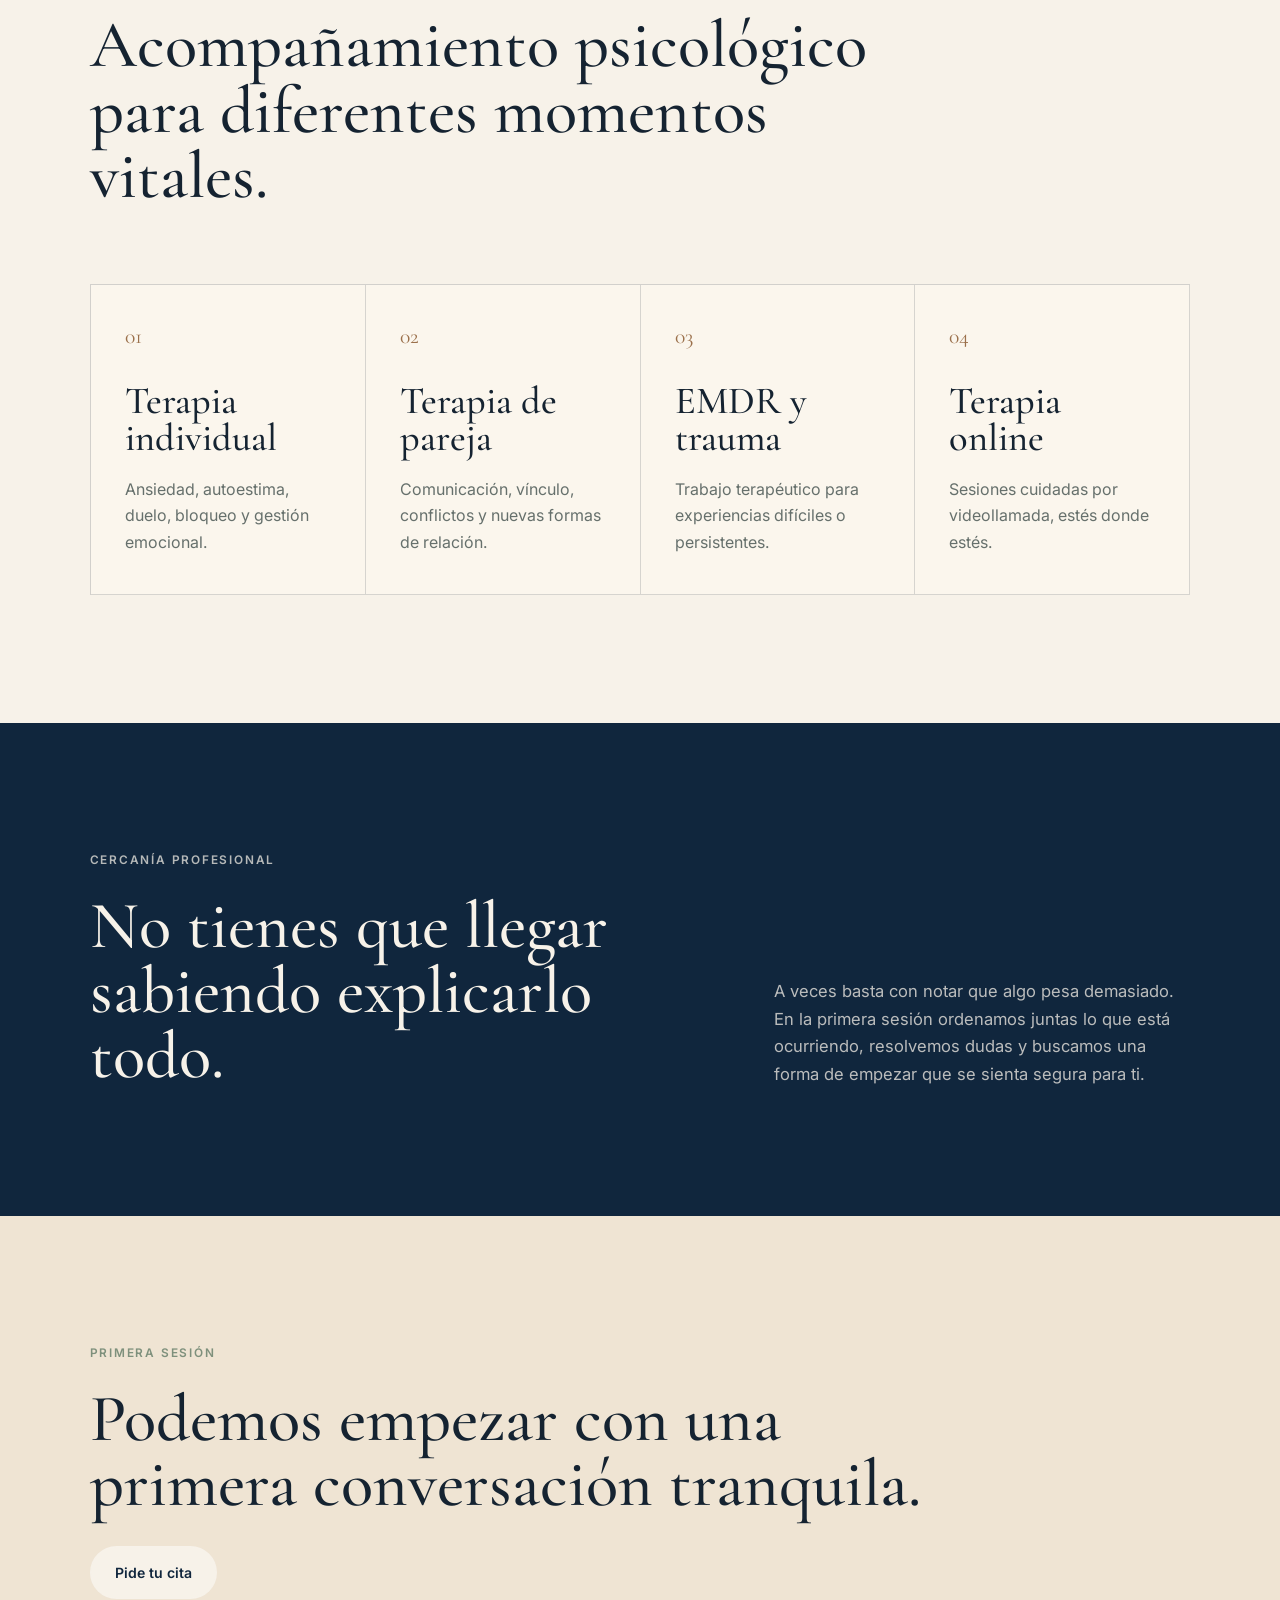
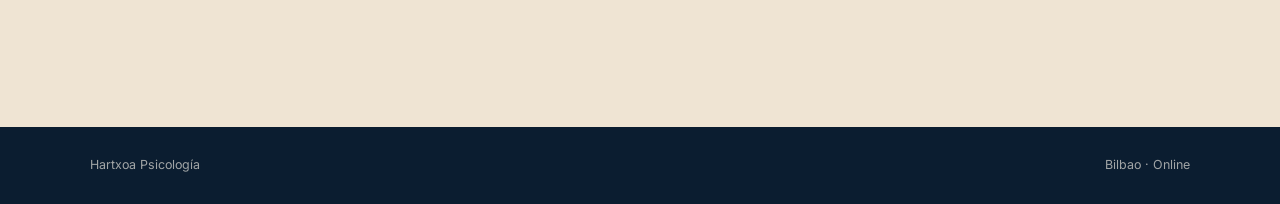
==== commit 50dd740e: "Improve Hartxoa home and services" ====
--- a/index.html
+++ b/index.html
@@ -5,9 +5,9 @@
     <meta name="viewport" content="width=device-width, initial-scale=1.0" />
     <meta
       name="description"
-      content="Hartxoa Psicología: acompañamiento psicológico cercano en Bilbao y online para ansiedad, trauma, relaciones y agotamiento emocional."
+      content="Hartxoa Psicología en Bilbao ofrece terapia individual, terapia EMDR, terapia online y acompañamiento psicológico cercano para ansiedad, trauma y relaciones."
     />
-    <title>Hartxoa Psicología | Bilbao</title>
+    <title>Psicología en Bilbao | Hartxoa Psicología</title>
     <link rel="preconnect" href="https://fonts.googleapis.com" />
     <link rel="preconnect" href="https://fonts.gstatic.com" crossorigin />
     <link
@@ -26,18 +26,17 @@
         </span>
       </a>
       <nav>
-        <a href="filosofia.html">Filosofía</a>
+        <a aria-current="page" href="index.html">Inicio</a>
         <a href="servicios.html">Servicios</a>
-        <a href="proceso.html">Proceso</a>
-        <a href="consulta.html">Consulta</a>
+        <a href="filosofia.html">Cómo trabajamos</a>
         <a href="recursos.html">Recursos</a>
         <a href="contacto.html">Contacto</a>
       </nav>
-      <a class="header-action" href="contacto.html">Primera sesión</a>
+      <a class="header-action" href="contacto.html">Pide tu cita</a>
     </header>
 
     <main>
-      <section class="hero" id="inicio">
+      <section class="hero home-hero" id="inicio">
         <img
           class="hero-image"
           src="assets/hartxoa-consultation-room.png"
@@ -46,59 +45,103 @@
         <div class="hero-overlay"></div>
         <div class="hero-content">
           <p class="eyebrow">Psicología en Bilbao y online</p>
-          <h1>No necesitas tenerlo todo claro para empezar.</h1>
+          <h1>Un espacio para entenderte, cuidarte y crecer.</h1>
+          <div class="hero-seal" aria-hidden="true">H</div>
           <p class="hero-copy">
-            Acompañamiento psicológico cercano en Bilbao y online.
+            Acompañamiento psicológico cercano y profesional para ayudarte a
+            vivir con más bienestar, claridad y sentido.
           </p>
-          <a class="primary-button" href="contacto.html">Reservar primera sesión</a>
+          <div class="hero-actions">
+            <a class="primary-button" href="contacto.html">Pide tu cita</a>
+            <a class="secondary-link" href="servicios.html">Ver servicios</a>
+          </div>
         </div>
         <div class="hero-note">
-          <span>Ansiedad</span>
-          <span>Relaciones</span>
-          <span>Trauma</span>
-          <span>EMDR</span>
+          <article>
+            <span>Cercanía</span>
+            <p>Un trato humano, cálido y de confianza.</p>
+          </article>
+          <article>
+            <span>Profesionalidad</span>
+            <p>Formación continua y trabajo basado en evidencia.</p>
+          </article>
+          <article>
+            <span>Respeto</span>
+            <p>Acompañamiento sin juicio, desde la empatía.</p>
+          </article>
+          <article>
+            <span>Crecimiento</span>
+            <p>Herramientas para tu bienestar y desarrollo personal.</p>
+          </article>
         </div>
       </section>
 
-      <section class="intro" aria-label="Introducción">
+      <section class="home-intro" aria-label="Enfoque terapéutico">
+        <div>
+          <p class="eyebrow dark">Hartxoa Psicología</p>
+          <h2>Terapia con calma, claridad y respeto por tu historia.</h2>
+        </div>
+        <div class="section-copy">
+          <p>
+            En Hartxoa encontrarás un acompañamiento psicológico en Bilbao y
+            online para poder hablar de lo que duele sin sentirte juzgada. El
+            proceso combina escucha clínica, herramientas prácticas y una mirada
+            integradora sobre cuerpo, emoción, vínculos y contexto.
+          </p>
+          <p>
+            Trabajamos con ansiedad, trauma, autoestima, relaciones, duelo,
+            agotamiento emocional y procesos de cambio. También ofrecemos terapia
+            EMDR en Bilbao para abordar experiencias que siguen activas en la
+            memoria o en el cuerpo.
+          </p>
+        </div>
+      </section>
+
+      <section class="home-services" aria-label="Servicios de psicología">
+        <div class="section-heading">
+          <p class="eyebrow dark">Servicios</p>
+          <h2>Acompañamiento psicológico para diferentes momentos vitales.</h2>
+        </div>
+        <div class="home-service-grid">
+          <a href="servicios.html#terapia-individual">
+            <span>01</span>
+            <h3>Terapia individual</h3>
+            <p>Ansiedad, autoestima, duelo, bloqueo y gestión emocional.</p>
+          </a>
+          <a href="servicios.html#terapia-pareja">
+            <span>02</span>
+            <h3>Terapia de pareja</h3>
+            <p>Comunicación, vínculo, conflictos y nuevas formas de relación.</p>
+          </a>
+          <a href="servicios.html#terapia-emdr">
+            <span>03</span>
+            <h3>EMDR y trauma</h3>
+            <p>Trabajo terapéutico para experiencias difíciles o persistentes.</p>
+          </a>
+          <a href="servicios.html#terapia-online">
+            <span>04</span>
+            <h3>Terapia online</h3>
+            <p>Sesiones cuidadas por videollamada, estés donde estés.</p>
+          </a>
+        </div>
+      </section>
+
+      <section class="home-emotional" aria-label="Un proceso cercano">
+        <div>
+          <p class="eyebrow">Cercanía profesional</p>
+          <h2>No tienes que llegar sabiendo explicarlo todo.</h2>
+        </div>
         <p>
-          Hartxoa nace como un espacio sereno para mirar lo que duele sin prisa,
-          con profundidad clínica y herramientas concretas para sostener el día
-          a día.
+          A veces basta con notar que algo pesa demasiado. En la primera sesión
+          ordenamos juntas lo que está ocurriendo, resolvemos dudas y buscamos
+          una forma de empezar que se sienta segura para ti.
         </p>
       </section>
 
-      <section class="page-links" aria-label="Secciones principales">
-        <a href="filosofia.html">
-          <span>01</span>
-          <strong>Filosofía</strong>
-          <small>Nuestra forma de trabajar.</small>
-        </a>
-        <a href="servicios.html">
-          <span>02</span>
-          <strong>Servicios</strong>
-          <small>Acompañamiento individual, pareja, online y EMDR.</small>
-        </a>
-        <a href="proceso.html">
-          <span>03</span>
-          <strong>Proceso</strong>
-          <small>Cómo empezar terapia paso a paso.</small>
-        </a>
-        <a href="consulta.html">
-          <span>04</span>
-          <strong>Consulta</strong>
-          <small>El espacio presencial y online.</small>
-        </a>
-        <a href="recursos.html">
-          <span>05</span>
-          <strong>Recursos</strong>
-          <small>Lecturas pausadas para entender lo que te pasa.</small>
-        </a>
-        <a href="contacto.html">
-          <span>06</span>
-          <strong>Contacto</strong>
-          <small>Reserva una primera conversación tranquila.</small>
-        </a>
+      <section class="home-final-cta" aria-label="Pedir cita">
+        <p class="eyebrow dark">Primera sesión</p>
+        <h2>Podemos empezar con una primera conversación tranquila.</h2>
+        <a class="primary-button" href="contacto.html">Pide tu cita</a>
       </section>
     </main>
 
--- a/styles.css
+++ b/styles.css
@@ -484,15 +484,80 @@
 
 .contact {
   display: grid;
-  grid-template-columns: minmax(0, 1fr) minmax(320px, 440px);
-  gap: clamp(40px, 7vw, 110px);
-  align-items: center;
-  background: var(--navy-2);
+  grid-template-columns: minmax(0, 0.95fr) minmax(340px, 520px);
+  gap: clamp(40px, 7vw, 96px);
+  align-items: start;
+  background:
+    linear-gradient(135deg, rgba(16, 38, 61, 0.98), rgba(24, 53, 83, 0.94)),
+    var(--navy-2);
   color: var(--ivory);
 }
 
 .contact h2 {
   max-width: 760px;
+}
+
+.contact-copy {
+  display: flex;
+  flex-direction: column;
+  align-items: flex-start;
+}
+
+.contact-copy h1 {
+  max-width: 620px;
+  font-size: clamp(4.4rem, 8vw, 8.4rem);
+}
+
+.contact-lead {
+  max-width: 570px;
+  margin: 26px 0 0;
+  color: rgba(247, 242, 233, 0.82);
+  font-size: clamp(1.08rem, 1.6vw, 1.35rem);
+}
+
+.contact-details {
+  display: grid;
+  gap: 26px;
+  max-width: 520px;
+  margin-top: clamp(42px, 6vw, 72px);
+}
+
+.contact-details article {
+  padding-left: 22px;
+  border-left: 1px solid rgba(247, 242, 233, 0.28);
+}
+
+.contact-details h2 {
+  margin: 0 0 4px;
+  font-family: var(--sans);
+  font-size: 0.92rem;
+  font-weight: 700;
+  line-height: 1.4;
+}
+
+.contact-details p,
+.contact-details a {
+  margin: 0;
+  color: rgba(247, 242, 233, 0.74);
+}
+
+.contact-details a {
+  border-bottom: 1px solid rgba(247, 242, 233, 0.36);
+}
+
+.booking-panel {
+  padding: clamp(28px, 4vw, 42px);
+  background: rgba(247, 242, 233, 0.96);
+  color: var(--ink);
+}
+
+.booking-panel h2 {
+  font-size: clamp(2.45rem, 4vw, 3.8rem);
+}
+
+.booking-panel p:not(.eyebrow) {
+  margin: 18px 0 28px;
+  color: var(--muted);
 }
 
 .contact-panel {
@@ -507,10 +572,319 @@
   color: rgba(247, 242, 233, 0.74);
 }
 
+.booking-options {
+  display: grid;
+  width: 100%;
+  gap: 14px;
+}
+
+.booking-options a {
+  display: block;
+  padding: 22px;
+  border: 1px solid var(--line);
+  background: #fffaf1;
+  transition: border-color 180ms ease, transform 180ms ease, background 180ms ease;
+}
+
+.booking-options a:hover {
+  transform: translateY(-2px);
+  border-color: rgba(126, 144, 124, 0.62);
+  background: #ffffff;
+}
+
+.booking-options span {
+  display: block;
+  margin-bottom: 12px;
+  color: var(--sage);
+  font-size: 0.74rem;
+  font-weight: 600;
+  letter-spacing: 0.15em;
+  text-transform: uppercase;
+}
+
+.booking-options strong {
+  display: block;
+  font-family: var(--serif);
+  font-size: clamp(2rem, 3vw, 2.65rem);
+  font-weight: 500;
+  line-height: 1;
+}
+
+.booking-options small {
+  display: block;
+  margin-top: 12px;
+  color: var(--muted);
+  font-size: 0.9rem;
+  line-height: 1.45;
+}
+
 .text-link {
   border-bottom: 1px solid rgba(247, 242, 233, 0.44);
   color: rgba(247, 242, 233, 0.82);
   font-size: 0.92rem;
+}
+
+.home-hero .hero-content {
+  max-width: 680px;
+  margin-left: clamp(20px, 7vw, 92px);
+  padding-right: 24px;
+}
+
+.home-hero h1 {
+  max-width: 620px;
+  color: #fffaf1;
+  font-size: clamp(3.2rem, 5.7vw, 6.35rem);
+  line-height: 1;
+}
+
+.home-hero h1::first-line {
+  color: #fffaf1;
+}
+
+.home-hero .hero-copy {
+  max-width: 470px;
+  color: rgba(247, 242, 233, 0.78);
+  font-size: clamp(1rem, 1.2vw, 1.16rem);
+}
+
+.home-hero .hero-overlay {
+  background:
+    linear-gradient(90deg, rgba(5, 20, 31, 0.98), rgba(6, 27, 41, 0.86) 46%, rgba(6, 27, 41, 0.42)),
+    linear-gradient(0deg, rgba(5, 20, 31, 0.38), rgba(5, 20, 31, 0.08));
+}
+
+.home-hero .hero-image {
+  object-position: 42% center;
+  opacity: 0.72;
+}
+
+.hero-seal {
+  display: grid;
+  place-items: center;
+  width: 36px;
+  height: 36px;
+  margin-top: 28px;
+  border: 1px solid rgba(217, 200, 174, 0.72);
+  border-radius: 50%;
+  color: var(--beige);
+  font-family: var(--serif);
+  font-size: 1.2rem;
+}
+
+.hero-actions {
+  display: flex;
+  flex-wrap: wrap;
+  align-items: center;
+  gap: 22px;
+}
+
+.secondary-link {
+  border-bottom: 1px solid rgba(247, 242, 233, 0.42);
+  color: rgba(247, 242, 233, 0.84);
+  font-size: 0.9rem;
+  font-weight: 600;
+  transition: color 180ms ease, border-color 180ms ease;
+}
+
+.secondary-link:hover {
+  color: var(--ivory);
+  border-color: var(--ivory);
+}
+
+.home-hero .hero-note {
+  right: 0;
+  bottom: 0;
+  left: 0;
+  display: grid;
+  grid-template-columns: repeat(4, 1fr);
+  gap: 0;
+  padding: 0 clamp(24px, 7vw, 108px);
+  background: rgba(247, 242, 233, 0.94);
+  color: var(--ink);
+}
+
+.home-hero .hero-note article {
+  min-height: 112px;
+  padding: 22px clamp(16px, 2vw, 30px);
+  border-left: 1px solid rgba(21, 35, 49, 0.12);
+}
+
+.home-hero .hero-note article:first-child {
+  border-left: 0;
+}
+
+.home-hero .hero-note span {
+  display: block;
+  color: var(--wood);
+  font-family: var(--serif);
+  font-size: 1.35rem;
+  line-height: 1.1;
+}
+
+.home-hero .hero-note p {
+  margin: 8px 0 0;
+  color: var(--muted);
+  font-size: 0.78rem;
+  line-height: 1.45;
+}
+
+.home-intro {
+  display: grid;
+  grid-template-columns: minmax(0, 0.92fr) minmax(320px, 0.88fr);
+  gap: clamp(42px, 7vw, 108px);
+  padding: clamp(82px, 10vw, 150px) clamp(24px, 7vw, 108px);
+  background: #f4ecdf;
+}
+
+.home-intro h2,
+.home-services h2,
+.home-emotional h2,
+.home-final-cta h2,
+.service-page-hero h1,
+.faq-section h2 {
+  font-size: clamp(2.7rem, 5.2vw, 5.5rem);
+}
+
+.home-services,
+.faq-section {
+  padding: clamp(76px, 10vw, 150px) clamp(24px, 7vw, 108px);
+}
+
+.home-service-grid,
+.service-detail-grid {
+  display: grid;
+  grid-template-columns: repeat(4, 1fr);
+  border-top: 1px solid var(--line);
+  border-left: 1px solid var(--line);
+}
+
+.home-service-grid a,
+.service-detail-grid article {
+  min-height: 310px;
+  padding: clamp(24px, 3vw, 34px);
+  border-right: 1px solid var(--line);
+  border-bottom: 1px solid var(--line);
+  background: rgba(255, 250, 241, 0.42);
+  transition: background 180ms ease, color 180ms ease, transform 180ms ease;
+}
+
+.home-service-grid a:hover {
+  transform: translateY(-3px);
+  background: var(--sage);
+  color: var(--ivory);
+}
+
+.home-service-grid span,
+.service-detail-grid span {
+  display: block;
+  margin-bottom: 28px;
+  color: var(--wood);
+  font-family: var(--serif);
+  font-size: 1.35rem;
+}
+
+.home-service-grid a:hover span,
+.home-service-grid a:hover p {
+  color: rgba(247, 242, 233, 0.78);
+}
+
+.home-service-grid h3,
+.service-detail-grid h2 {
+  margin-bottom: 18px;
+  font-size: clamp(1.9rem, 3vw, 2.65rem);
+}
+
+.home-service-grid p,
+.service-detail-grid p,
+.service-intro,
+.faq-list p {
+  margin: 0;
+  color: var(--muted);
+}
+
+.home-emotional {
+  display: grid;
+  grid-template-columns: minmax(0, 0.95fr) minmax(300px, 0.65fr);
+  gap: clamp(36px, 6vw, 92px);
+  align-items: end;
+  padding: clamp(82px, 10vw, 150px) clamp(24px, 7vw, 108px);
+  background: var(--navy);
+  color: var(--ivory);
+}
+
+.home-emotional p:last-child {
+  margin: 0;
+  color: rgba(247, 242, 233, 0.74);
+  font-size: 1.04rem;
+}
+
+.home-final-cta {
+  padding: clamp(78px, 10vw, 140px) clamp(24px, 7vw, 108px);
+  background: #efe4d3;
+}
+
+.home-final-cta h2 {
+  max-width: 880px;
+  margin-bottom: 30px;
+}
+
+.service-page-hero {
+  display: grid;
+  grid-template-columns: minmax(0, 0.95fr) minmax(320px, 0.7fr);
+  gap: clamp(36px, 6vw, 92px);
+  align-items: end;
+  background: #f4ecdf;
+}
+
+.service-intro {
+  font-size: 1.04rem;
+}
+
+.service-detail-grid {
+  grid-template-columns: repeat(2, 1fr);
+  padding: 0 clamp(24px, 7vw, 108px) clamp(76px, 10vw, 140px);
+  border-top: 0;
+  border-left: 0;
+}
+
+.service-detail-grid article {
+  min-height: 300px;
+  background: #fffaf1;
+}
+
+.faq-section {
+  background: var(--ivory);
+}
+
+.faq-list {
+  display: grid;
+  gap: 12px;
+  max-width: 980px;
+}
+
+.faq-list details {
+  border: 1px solid var(--line);
+  background: #fffaf1;
+}
+
+.faq-list summary {
+  cursor: pointer;
+  padding: 20px 24px;
+  color: var(--navy);
+  font-weight: 700;
+}
+
+.faq-list p {
+  padding: 0 24px 22px;
+}
+
+.service-cta {
+  background: var(--navy);
+  color: var(--ivory);
+}
+
+.service-cta .eyebrow.dark {
+  color: var(--beige);
 }
 
 footer {
@@ -559,7 +933,10 @@
 
   .split-section,
   .space-section,
-  .contact {
+  .contact,
+  .home-intro,
+  .home-emotional,
+  .service-page-hero {
     grid-template-columns: 1fr;
   }
 
@@ -577,8 +954,38 @@
 
   .steps,
   .resource-list,
-  .page-links {
+  .page-links,
+  .home-service-grid,
+  .service-detail-grid,
+  .home-hero .hero-note {
     grid-template-columns: 1fr;
+  }
+
+  .home-hero .hero-content {
+    margin-left: 0;
+    padding-bottom: 300px;
+  }
+
+  .home-hero .hero-note {
+    padding: 0 24px 20px;
+    background: transparent;
+    color: var(--ivory);
+  }
+
+  .home-hero .hero-note article {
+    min-height: auto;
+    padding: 16px 0;
+    border-top: 1px solid rgba(247, 242, 233, 0.18);
+    border-left: 0;
+  }
+
+  .home-hero .hero-note p {
+    color: rgba(247, 242, 233, 0.72);
+  }
+
+  .service-detail-grid {
+    padding-right: clamp(24px, 7vw, 108px);
+    padding-left: clamp(24px, 7vw, 108px);
   }
 
   .space-image,
@@ -613,8 +1020,26 @@
     font-size: 3.75rem;
   }
 
+  .home-hero h1,
+  .contact-copy h1 {
+    font-size: 3.55rem;
+  }
+
+  .home-hero .hero-content {
+    padding-bottom: 390px;
+  }
+
   h2 {
     font-size: 2.72rem;
+  }
+
+  .home-intro h2,
+  .home-services h2,
+  .home-emotional h2,
+  .home-final-cta h2,
+  .service-page-hero h1,
+  .faq-section h2 {
+    font-size: 2.65rem;
   }
 
   .intro p {
@@ -642,6 +1067,11 @@
     min-height: 158px;
   }
 
+  .home-service-grid a,
+  .service-detail-grid article {
+    min-height: 240px;
+  }
+
   footer {
     flex-direction: column;
   }
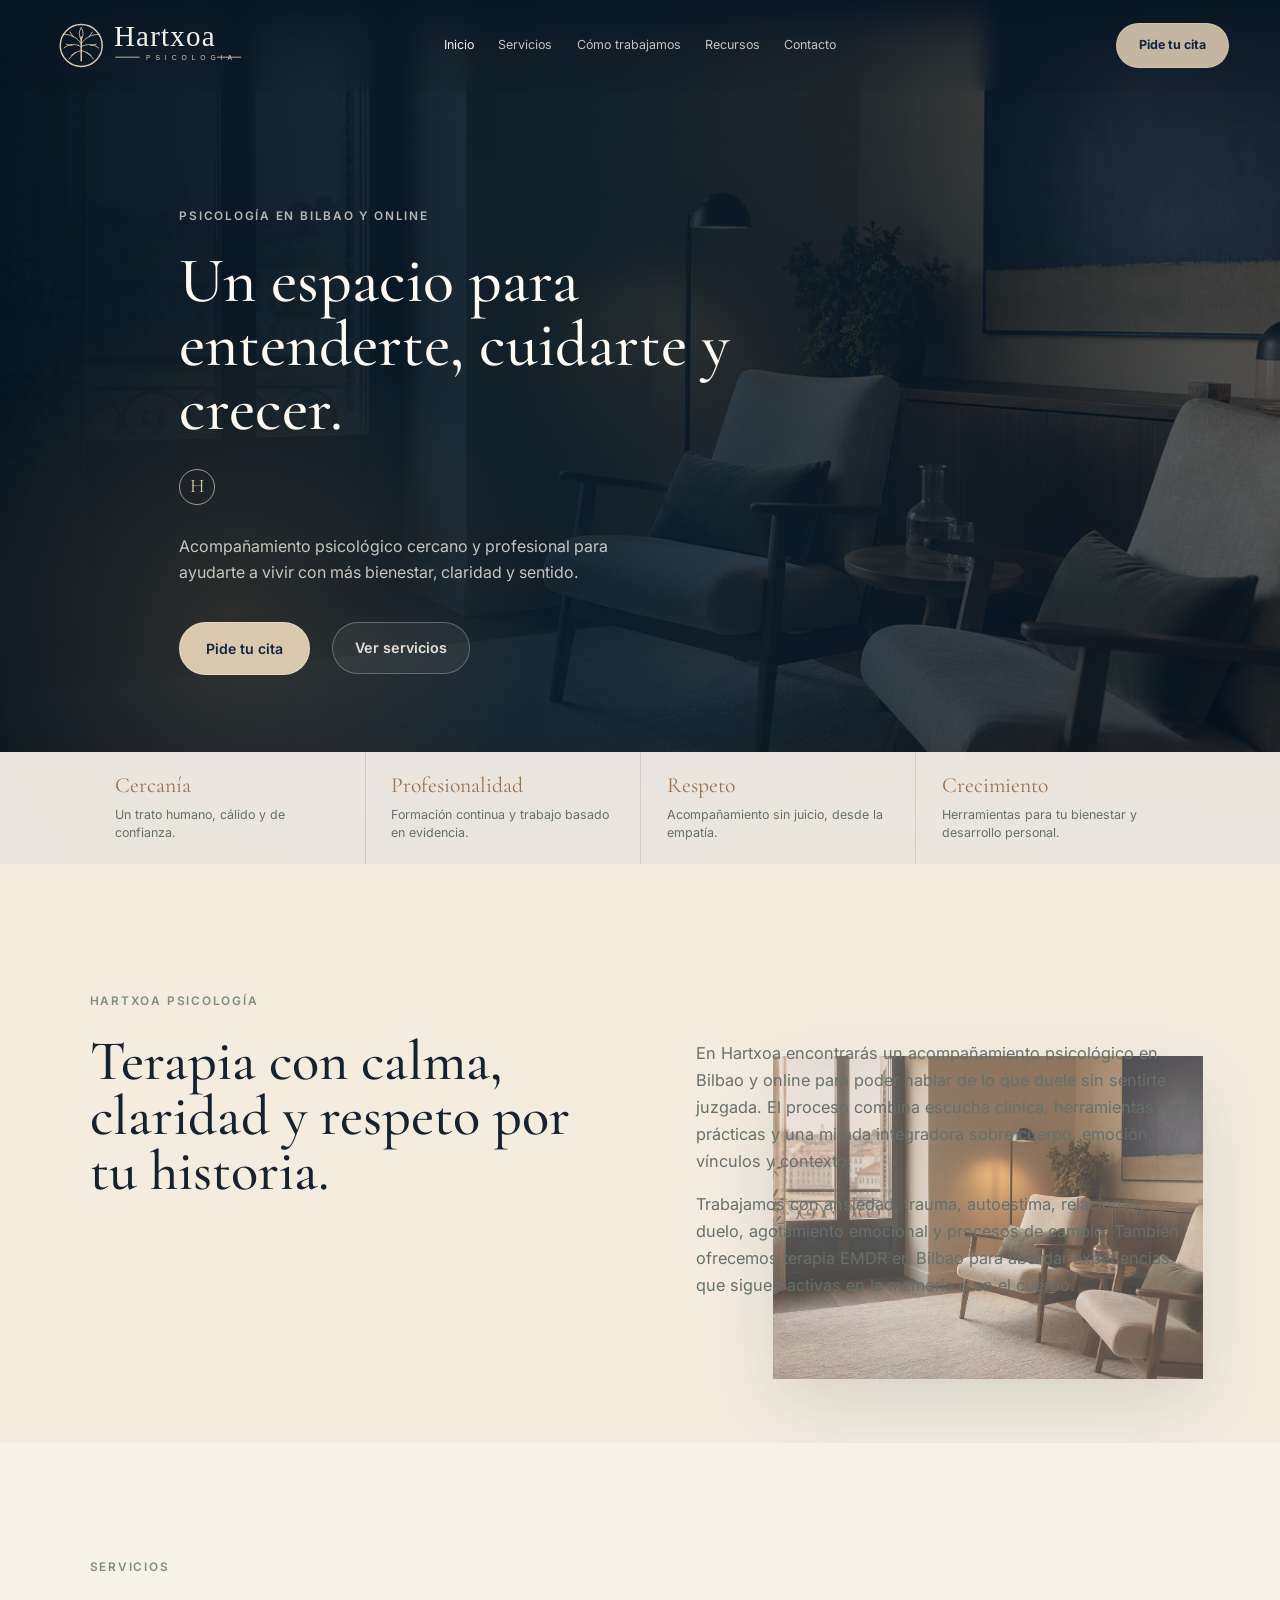
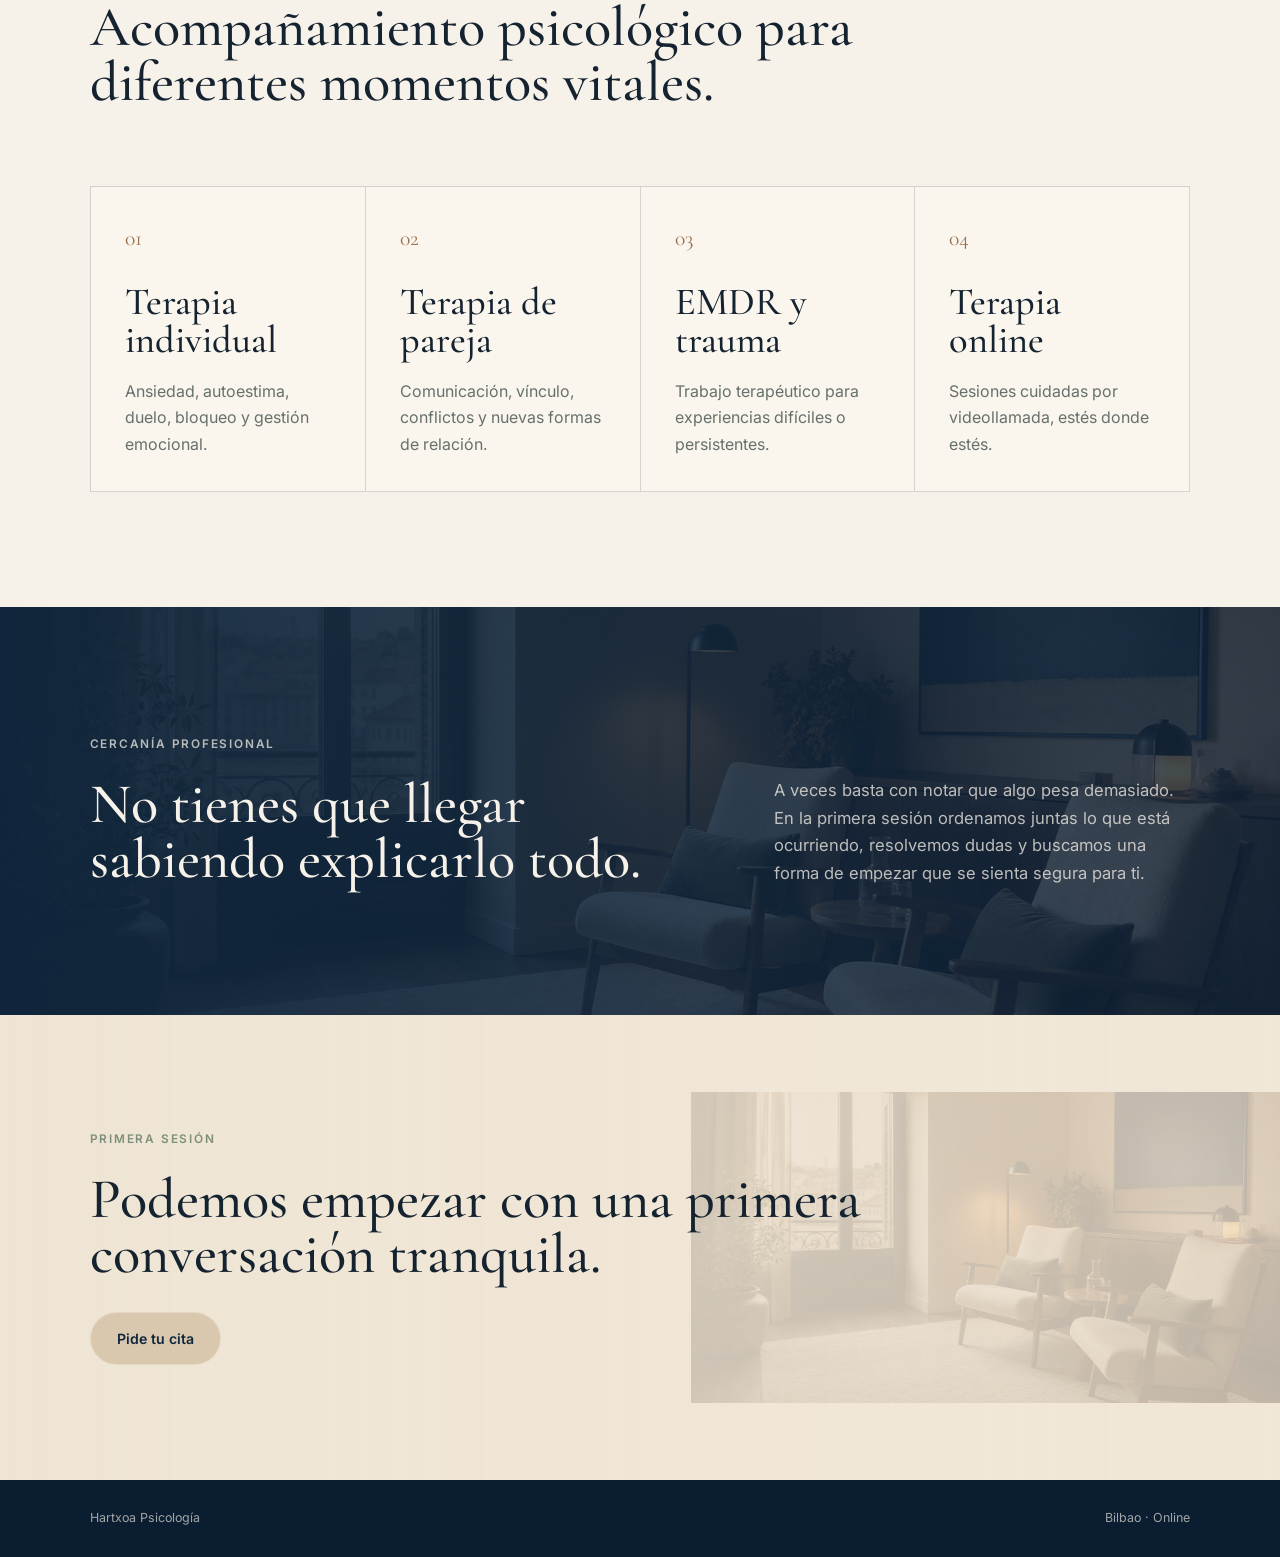
==== commit 162453be: "Polish warm Hartxoa visual style" ====
--- a/index.html
+++ b/index.html
@@ -19,11 +19,7 @@
   <body>
     <header class="site-header" aria-label="Navegación principal">
       <a class="brand" href="index.html" aria-label="Hartxoa Psicología">
-        <span class="brand-mark">H</span>
-        <span>
-          <strong>Hartxoa</strong>
-          <small>Psicología</small>
-        </span>
+        <img class="brand-logo" src="assets/hartxoa-logo.svg" alt="Hartxoa Psicología" />
       </a>
       <nav>
         <a aria-current="page" href="index.html">Inicio</a>
--- a/styles.css
+++ b/styles.css
@@ -43,21 +43,27 @@
   position: fixed;
   top: 0;
   left: 0;
-  z-index: 20;
-  display: grid;
-  grid-template-columns: 1fr auto 1fr;
+  z-index: 50;
+  display: grid;
+  grid-template-columns: minmax(180px, 1fr) auto minmax(150px, 1fr);
   align-items: center;
   width: 100%;
-  padding: 22px clamp(20px, 4vw, 58px);
-  color: var(--ivory);
-  background: linear-gradient(to bottom, rgba(9, 27, 45, 0.72), transparent);
+  min-height: 86px;
+  padding: 16px clamp(20px, 4vw, 58px);
+  color: var(--ivory);
+  background: linear-gradient(to bottom, rgba(7, 22, 35, 0.92), rgba(7, 22, 35, 0.28), transparent);
+  backdrop-filter: blur(10px);
 }
 
 .brand {
   display: inline-flex;
   align-items: center;
-  gap: 12px;
   width: fit-content;
+}
+
+.brand-logo {
+  width: clamp(156px, 18vw, 222px);
+  height: auto;
 }
 
 .brand-mark {
@@ -113,18 +119,24 @@
 
 .header-action {
   justify-self: end;
-  border-bottom: 1px solid rgba(247, 242, 233, 0.62);
-  color: rgba(247, 242, 233, 0.86);
+  min-height: 42px;
+  padding: 11px 22px;
+  border: 1px solid rgba(217, 200, 174, 0.68);
+  border-radius: 999px;
+  background: rgba(217, 200, 174, 0.9);
+  color: var(--navy);
   font-size: 0.78rem;
+  font-weight: 700;
 }
 
 .header-action:hover {
-  color: var(--ivory);
-  border-color: var(--ivory);
+  color: var(--navy);
+  border-color: #fff2dc;
+  background: #fff2dc;
 }
 
 .inner-header {
-  background: rgba(11, 29, 48, 0.94);
+  background: rgba(7, 22, 35, 0.95);
 }
 
 .hero {
@@ -161,7 +173,7 @@
   justify-content: center;
   max-width: 760px;
   min-height: 96vh;
-  padding: 140px clamp(24px, 7vw, 108px) 110px;
+  padding: 160px clamp(24px, 7vw, 108px) 120px;
 }
 
 .eyebrow {
@@ -188,11 +200,11 @@
 
 h1 {
   max-width: 700px;
-  font-size: clamp(4rem, 8vw, 8.9rem);
+  font-size: clamp(3.5rem, 7vw, 7.8rem);
 }
 
 h2 {
-  font-size: clamp(2.8rem, 5.5vw, 5.9rem);
+  font-size: clamp(2.45rem, 4.8vw, 5.1rem);
 }
 
 h3 {
@@ -212,10 +224,10 @@
   justify-content: center;
   width: fit-content;
   min-height: 50px;
-  padding: 14px 24px;
+  padding: 14px 26px;
   border: 1px solid rgba(247, 242, 233, 0.38);
   border-radius: 999px;
-  background: var(--ivory);
+  background: var(--beige);
   color: var(--navy);
   font-size: 0.88rem;
   font-weight: 600;
@@ -224,7 +236,7 @@
 
 .primary-button:hover {
   transform: translateY(-2px);
-  background: #fffaf1;
+  background: #fff2dc;
 }
 
 .primary-button.light {
@@ -259,7 +271,7 @@
 }
 
 .page-main {
-  padding-top: 82px;
+  padding-top: 104px;
 }
 
 .page-section h1,
@@ -392,7 +404,7 @@
 .process-page,
 .contact-page {
   min-height: calc(100vh - 74px);
-  padding-top: clamp(130px, 14vw, 190px);
+  padding-top: clamp(150px, 14vw, 200px);
 }
 
 .process-inner {
@@ -628,12 +640,14 @@
   max-width: 680px;
   margin-left: clamp(20px, 7vw, 92px);
   padding-right: 24px;
+  padding-top: 178px;
+  padding-bottom: 160px;
 }
 
 .home-hero h1 {
   max-width: 620px;
   color: #fffaf1;
-  font-size: clamp(3.2rem, 5.7vw, 6.35rem);
+  font-size: clamp(3rem, 5vw, 5.65rem);
   line-height: 1;
 }
 
@@ -649,13 +663,14 @@
 
 .home-hero .hero-overlay {
   background:
-    linear-gradient(90deg, rgba(5, 20, 31, 0.98), rgba(6, 27, 41, 0.86) 46%, rgba(6, 27, 41, 0.42)),
-    linear-gradient(0deg, rgba(5, 20, 31, 0.38), rgba(5, 20, 31, 0.08));
+    radial-gradient(circle at 18% 72%, rgba(155, 112, 75, 0.26), transparent 26%),
+    linear-gradient(90deg, rgba(5, 20, 31, 0.98), rgba(6, 27, 41, 0.82) 48%, rgba(6, 27, 41, 0.34)),
+    linear-gradient(0deg, rgba(5, 20, 31, 0.34), rgba(5, 20, 31, 0.08));
 }
 
 .home-hero .hero-image {
-  object-position: 42% center;
-  opacity: 0.72;
+  object-position: 54% center;
+  opacity: 0.82;
 }
 
 .hero-seal {
@@ -679,16 +694,23 @@
 }
 
 .secondary-link {
-  border-bottom: 1px solid rgba(247, 242, 233, 0.42);
-  color: rgba(247, 242, 233, 0.84);
+  display: inline-flex;
+  align-items: center;
+  min-height: 50px;
+  padding: 13px 22px;
+  border: 1px solid rgba(247, 242, 233, 0.28);
+  border-radius: 999px;
+  background: rgba(247, 242, 233, 0.06);
+  color: rgba(247, 242, 233, 0.9);
   font-size: 0.9rem;
   font-weight: 600;
-  transition: color 180ms ease, border-color 180ms ease;
+  transition: color 180ms ease, border-color 180ms ease, background 180ms ease;
 }
 
 .secondary-link:hover {
   color: var(--ivory);
   border-color: var(--ivory);
+  background: rgba(247, 242, 233, 0.12);
 }
 
 .home-hero .hero-note {
@@ -729,11 +751,33 @@
 }
 
 .home-intro {
+  position: relative;
   display: grid;
   grid-template-columns: minmax(0, 0.92fr) minmax(320px, 0.88fr);
   gap: clamp(42px, 7vw, 108px);
   padding: clamp(82px, 10vw, 150px) clamp(24px, 7vw, 108px);
   background: #f4ecdf;
+  overflow: hidden;
+}
+
+.home-intro::after {
+  content: "";
+  position: absolute;
+  right: clamp(24px, 6vw, 96px);
+  bottom: clamp(28px, 5vw, 72px);
+  width: min(34vw, 430px);
+  aspect-ratio: 4 / 3;
+  background:
+    linear-gradient(0deg, rgba(244, 236, 223, 0.08), rgba(244, 236, 223, 0.08)),
+    url("assets/hartxoa-consultation-room.png") center / cover;
+  box-shadow: 0 26px 70px rgba(16, 38, 61, 0.16);
+  opacity: 0.78;
+  pointer-events: none;
+}
+
+.home-intro > * {
+  position: relative;
+  z-index: 1;
 }
 
 .home-intro h2,
@@ -742,12 +786,12 @@
 .home-final-cta h2,
 .service-page-hero h1,
 .faq-section h2 {
-  font-size: clamp(2.7rem, 5.2vw, 5.5rem);
+  font-size: clamp(2.45rem, 4.4vw, 4.8rem);
 }
 
 .home-services,
 .faq-section {
-  padding: clamp(76px, 10vw, 150px) clamp(24px, 7vw, 108px);
+  padding: clamp(70px, 9vw, 130px) clamp(24px, 7vw, 108px);
 }
 
 .home-service-grid,
@@ -760,11 +804,11 @@
 
 .home-service-grid a,
 .service-detail-grid article {
-  min-height: 310px;
+  min-height: 280px;
   padding: clamp(24px, 3vw, 34px);
   border-right: 1px solid var(--line);
   border-bottom: 1px solid var(--line);
-  background: rgba(255, 250, 241, 0.42);
+  background: rgba(255, 250, 241, 0.58);
   transition: background 180ms ease, color 180ms ease, transform 180ms ease;
 }
 
@@ -803,12 +847,15 @@
 }
 
 .home-emotional {
+  position: relative;
   display: grid;
   grid-template-columns: minmax(0, 0.95fr) minmax(300px, 0.65fr);
   gap: clamp(36px, 6vw, 92px);
   align-items: end;
-  padding: clamp(82px, 10vw, 150px) clamp(24px, 7vw, 108px);
-  background: var(--navy);
+  padding: clamp(88px, 10vw, 145px) clamp(24px, 7vw, 108px);
+  background:
+    linear-gradient(90deg, rgba(16, 38, 61, 0.96), rgba(16, 38, 61, 0.76)),
+    url("assets/hartxoa-consultation-room.png") center / cover;
   color: var(--ivory);
 }
 
@@ -819,8 +866,10 @@
 }
 
 .home-final-cta {
-  padding: clamp(78px, 10vw, 140px) clamp(24px, 7vw, 108px);
-  background: #efe4d3;
+  padding: clamp(72px, 9vw, 120px) clamp(24px, 7vw, 108px);
+  background:
+    linear-gradient(90deg, rgba(239, 228, 211, 0.94), rgba(239, 228, 211, 0.78)),
+    url("assets/hartxoa-consultation-room.png") right center / min(46vw, 620px) auto no-repeat;
 }
 
 .home-final-cta h2 {
@@ -900,6 +949,8 @@
 @media (max-width: 900px) {
   .site-header {
     grid-template-columns: 1fr auto;
+    min-height: 76px;
+    background: rgba(7, 22, 35, 0.94);
   }
 
   nav {
@@ -916,7 +967,7 @@
 
   .hero-content {
     min-height: 92vh;
-    padding-top: 112px;
+    padding-top: 128px;
   }
 
   .hero-overlay {
@@ -963,7 +1014,8 @@
 
   .home-hero .hero-content {
     margin-left: 0;
-    padding-bottom: 300px;
+    padding-top: 138px;
+    padding-bottom: 320px;
   }
 
   .home-hero .hero-note {
@@ -983,6 +1035,21 @@
     color: rgba(247, 242, 233, 0.72);
   }
 
+  .home-intro::after {
+    position: relative;
+    right: auto;
+    bottom: auto;
+    display: block;
+    width: 100%;
+    margin-top: 32px;
+    opacity: 1;
+    grid-column: 1;
+  }
+
+  .home-final-cta {
+    background: #efe4d3;
+  }
+
   .service-detail-grid {
     padding-right: clamp(24px, 7vw, 108px);
     padding-left: clamp(24px, 7vw, 108px);
@@ -996,7 +1063,12 @@
 
 @media (max-width: 560px) {
   .site-header {
-    padding: 16px 18px;
+    min-height: 70px;
+    padding: 12px 18px;
+  }
+
+  .brand-logo {
+    width: 152px;
   }
 
   .brand-mark {
@@ -1022,11 +1094,12 @@
 
   .home-hero h1,
   .contact-copy h1 {
-    font-size: 3.55rem;
+    font-size: 3.15rem;
   }
 
   .home-hero .hero-content {
-    padding-bottom: 390px;
+    padding-top: 122px;
+    padding-bottom: 430px;
   }
 
   h2 {
